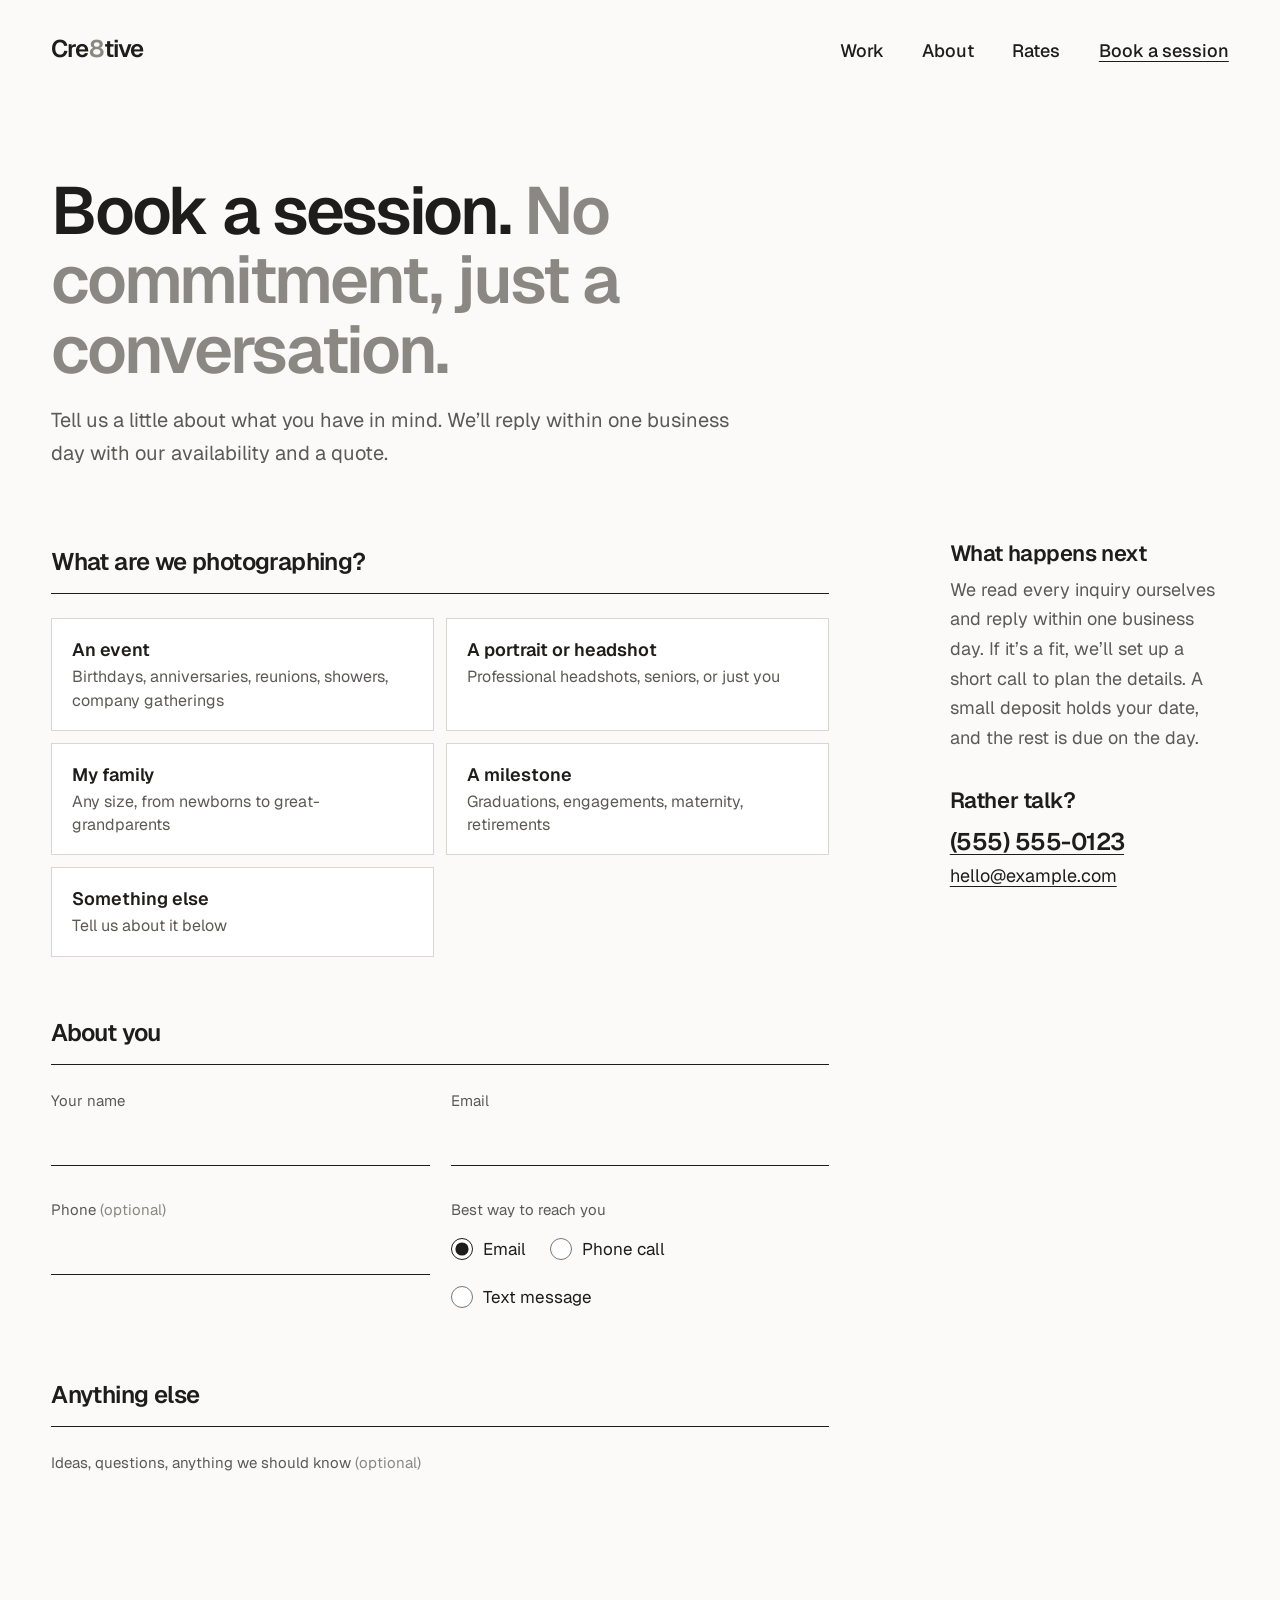
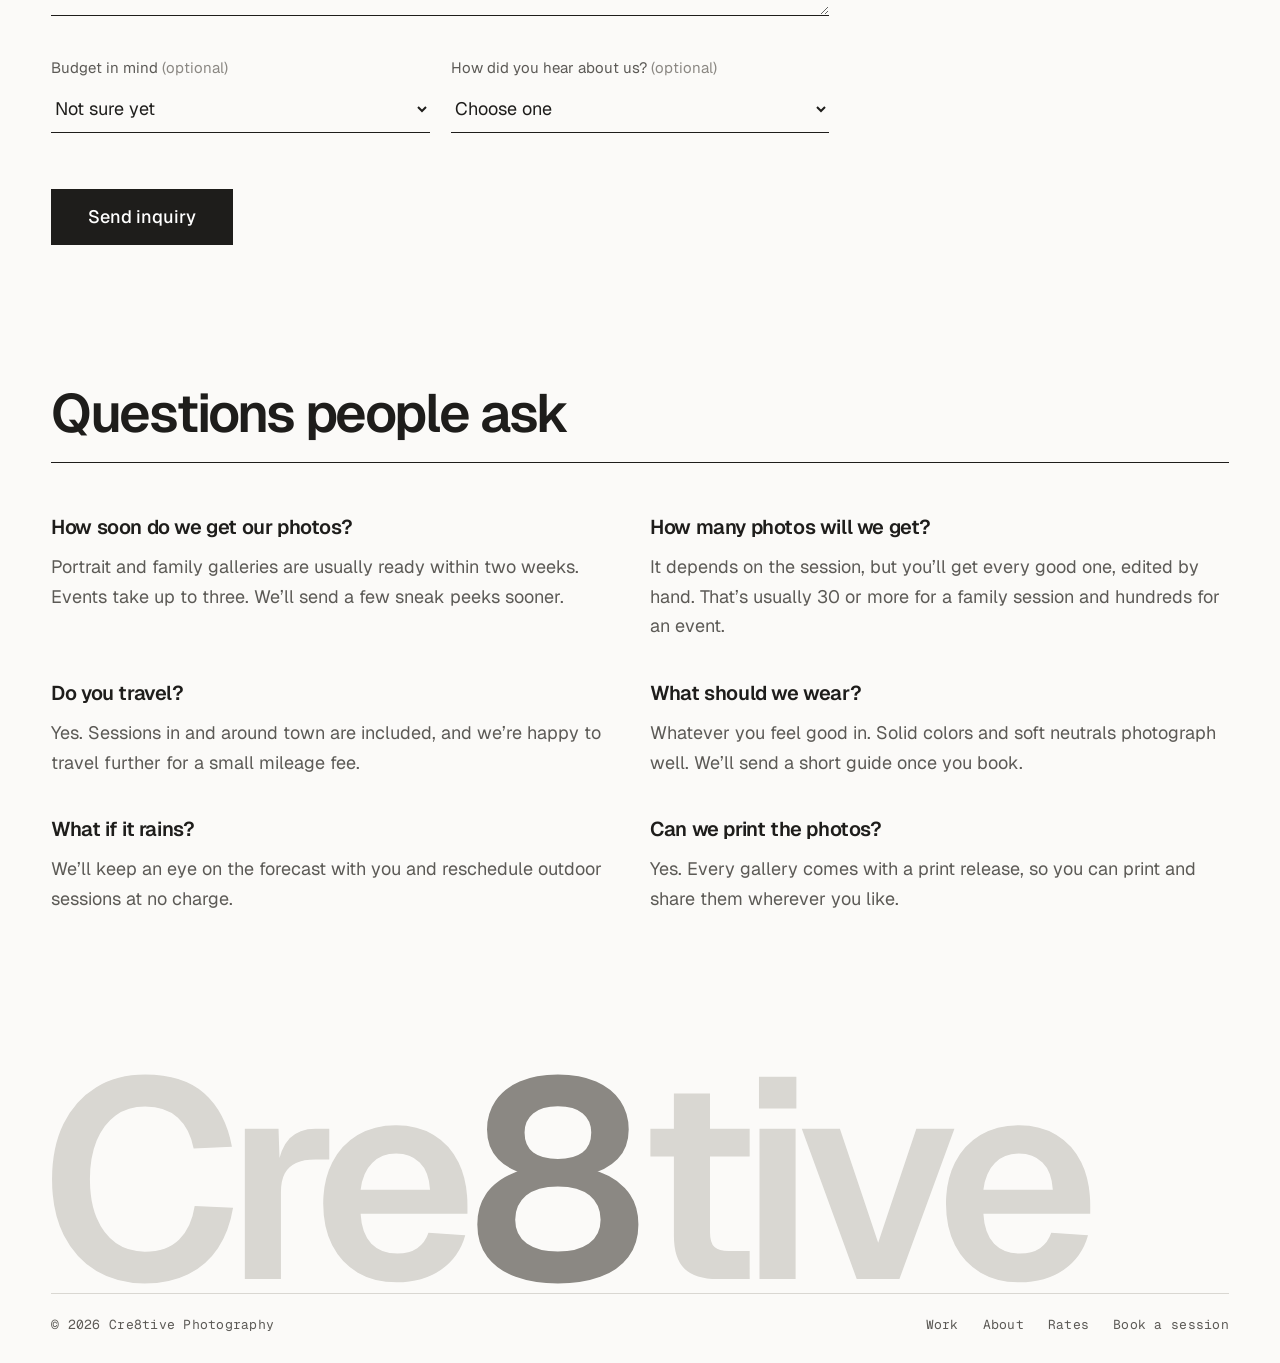
==== book.html @ 92f007f9 "Add Work and Book pages, data-driven portfolio - work.html shows every photo with category filters a" ====
<!doctype html>
<html lang="en">
<head>
  <meta charset="utf-8">
  <meta name="viewport" content="width=device-width, initial-scale=1">
  <title>Book a session | Cre8tive Photography</title>
  <meta name="description" content="Tell Cre8tive Photography about your event, portrait, family or milestone session and get availability and a quote within one business day.">
  <link rel="preconnect" href="https://fonts.googleapis.com">
  <link rel="preconnect" href="https://fonts.gstatic.com" crossorigin>
  <link href="https://fonts.googleapis.com/css2?family=Geist:wght@400;500;600&family=Geist+Mono:wght@400&display=swap" rel="stylesheet">
  <link rel="stylesheet" href="css/styles.css">
</head>
<body>
  <a class="skip-link" href="#main">Skip to content</a>

  <header class="masthead">
    <a href="index.html" class="wordmark" aria-label="Cre8tive, home">Cre<em>8</em>tive</a>
    <button class="menu-button" type="button" aria-expanded="false" aria-controls="site-nav">Menu</button>
    <nav id="site-nav" class="site-nav" aria-label="Main">
      <a href="work.html">Work</a>
      <a href="index.html#about">About</a>
      <a href="index.html#sessions">Rates</a>
      <a href="book.html" class="nav-book" aria-current="page">Book a session</a>
    </nav>
  </header>

  <main id="main" class="page">
    <div class="page-head">
      <h1>Book a session. <em>No commitment, just a conversation.</em></h1>
      <p>Tell us a little about what you have in mind. We&rsquo;ll reply within one business day with our availability and a quote.</p>
    </div>

    <div class="booking">
      <form class="booking-form" id="inquiry" novalidate>
        <fieldset class="group">
          <legend>What are we photographing?</legend>
          <div class="choices">
            <label class="choice"><input type="radio" name="session" value="event"><span><b>An event</b>Birthdays, anniversaries, reunions, showers, company gatherings</span></label>
            <label class="choice"><input type="radio" name="session" value="portrait"><span><b>A portrait or headshot</b>Professional headshots, seniors, or just you</span></label>
            <label class="choice"><input type="radio" name="session" value="family"><span><b>My family</b>Any size, from newborns to great-grandparents</span></label>
            <label class="choice"><input type="radio" name="session" value="milestone"><span><b>A milestone</b>Graduations, engagements, maternity, retirements</span></label>
            <label class="choice"><input type="radio" name="session" value="other"><span><b>Something else</b>Tell us about it below</span></label>
          </div>
        </fieldset>

        <!-- Only the set matching the chosen session is shown and sent. -->
        <fieldset class="group" data-details="event" hidden disabled>
          <legend>About the event</legend>
          <div class="fields">
            <div class="field">
              <label for="event_kind">Kind of event</label>
              <select id="event_kind" name="event_kind">
                <option>Birthday</option><option>Anniversary</option><option>Family reunion</option>
                <option>Baby or bridal shower</option><option>Company or community event</option><option>Other</option>
              </select>
            </div>
            <div class="field">
              <label for="event_date">Date</label>
              <input id="event_date" name="date" type="date">
            </div>
            <div class="field">
              <label for="event_start">Start time</label>
              <input id="event_start" name="start_time" type="time">
            </div>
            <div class="field">
              <label for="event_hours">Hours of coverage</label>
              <select id="event_hours" name="hours">
                <option>Not sure yet</option><option>1 hour</option><option>2 hours</option>
                <option>3 hours</option><option>4 hours</option><option>5 hours or more</option>
              </select>
            </div>
            <div class="field">
              <label for="event_guests">About how many guests?</label>
              <input id="event_guests" name="guests" type="number" min="1" inputmode="numeric">
            </div>
            <div class="field">
              <label for="event_venue">Venue or town</label>
              <input id="event_venue" name="venue" type="text">
            </div>
          </div>
        </fieldset>

        <fieldset class="group" data-details="portrait" hidden disabled>
          <legend>About the portrait</legend>
          <div class="fields">
            <div class="field">
              <label for="portrait_kind">What it&rsquo;s for</label>
              <select id="portrait_kind" name="portrait_kind">
                <option>Professional headshot</option><option>Senior portrait</option>
                <option>Personal portrait</option><option>Couple</option><option>Other</option>
              </select>
            </div>
            <div class="field">
              <label for="portrait_people">How many people?</label>
              <input id="portrait_people" name="people" type="number" min="1" value="1" inputmode="numeric">
            </div>
            <div class="field">
              <label for="portrait_date">Preferred date</label>
              <input id="portrait_date" name="date" type="date">
            </div>
            <div class="field">
              <label for="portrait_place">Where?</label>
              <select id="portrait_place" name="location">
                <option>Not sure, help me choose</option><option>Outdoors</option>
                <option>At my home or office</option><option>Somewhere specific (tell us below)</option>
              </select>
            </div>
          </div>
        </fieldset>

        <fieldset class="group" data-details="family" hidden disabled>
          <legend>About your family</legend>
          <div class="fields">
            <div class="field">
              <label for="family_people">How many people?</label>
              <input id="family_people" name="people" type="number" min="2" inputmode="numeric">
            </div>
            <div class="field">
              <label for="family_date">Preferred date</label>
              <input id="family_date" name="date" type="date">
            </div>
            <div class="field">
              <label for="family_place">Where?</label>
              <select id="family_place" name="location">
                <option>Not sure, help us choose</option><option>Outdoors or a park</option>
                <option>At our home</option><option>Somewhere specific (tell us below)</option>
              </select>
            </div>
            <div class="field checks">
              <span class="checks-label">Joining us</span>
              <label><input type="checkbox" name="joining" value="Little ones under 5"> Little ones under 5</label>
              <label><input type="checkbox" name="joining" value="Pets"> Pets</label>
              <label><input type="checkbox" name="joining" value="Grandparents"> Grandparents</label>
            </div>
          </div>
        </fieldset>

        <fieldset class="group" data-details="milestone" hidden disabled>
          <legend>About the milestone</legend>
          <div class="fields">
            <div class="field">
              <label for="milestone_kind">Which milestone?</label>
              <select id="milestone_kind" name="milestone_kind">
                <option>Graduation</option><option>Engagement</option><option>Maternity</option>
                <option>Newborn</option><option>Retirement</option><option>Other</option>
              </select>
            </div>
            <div class="field">
              <label for="milestone_date">Date</label>
              <input id="milestone_date" name="date" type="date">
            </div>
            <div class="field field-full">
              <label for="milestone_place">Where? (a town or place is fine)</label>
              <input id="milestone_place" name="location" type="text">
            </div>
          </div>
        </fieldset>

        <fieldset class="group" data-details="other" hidden disabled>
          <legend>About it</legend>
          <div class="fields">
            <div class="field">
              <label for="other_date">Date, if you have one</label>
              <input id="other_date" name="date" type="date">
            </div>
          </div>
        </fieldset>

        <fieldset class="group">
          <legend>About you</legend>
          <div class="fields">
            <div class="field">
              <label for="name">Your name</label>
              <input id="name" name="name" type="text" autocomplete="name" required>
            </div>
            <div class="field">
              <label for="email">Email</label>
              <input id="email" name="email" type="email" autocomplete="email" required>
            </div>
            <div class="field">
              <label for="phone">Phone <span class="phone-note">(optional)</span></label>
              <input id="phone" name="phone" type="tel" autocomplete="tel">
            </div>
            <div class="field checks">
              <span class="checks-label">Best way to reach you</span>
              <label><input type="radio" name="contact_by" value="Email" checked> Email</label>
              <label><input type="radio" name="contact_by" value="Phone call"> Phone call</label>
              <label><input type="radio" name="contact_by" value="Text message"> Text message</label>
            </div>
          </div>
        </fieldset>

        <fieldset class="group">
          <legend>Anything else</legend>
          <div class="fields">
            <div class="field field-full">
              <label for="message">Ideas, questions, anything we should know <span>(optional)</span></label>
              <textarea id="message" name="message" rows="4"></textarea>
            </div>
            <div class="field">
              <label for="budget">Budget in mind <span>(optional)</span></label>
              <select id="budget" name="budget">
                <option>Not sure yet</option><option>Under $300</option><option>$300 to $600</option>
                <option>$600 to $1,000</option><option>Over $1,000</option>
              </select>
            </div>
            <div class="field">
              <label for="heard">How did you hear about us? <span>(optional)</span></label>
              <select id="heard" name="heard_about_us">
                <option value="">Choose one</option><option>A friend or family member</option>
                <option>Facebook</option><option>Instagram</option><option>Google</option>
                <option>Saw us at an event</option><option>Other</option>
              </select>
            </div>
          </div>
        </fieldset>

        <!-- Spam trap: hidden from people, bots fill it in. -->
        <div class="trap" aria-hidden="true">
          <label for="gotcha">Leave this empty</label>
          <input id="gotcha" name="_gotcha" type="text" tabindex="-1" autocomplete="off">
        </div>

        <div class="form-foot">
          <button type="submit" class="send">Send inquiry</button>
          <p class="form-status" role="status" aria-live="polite"></p>
        </div>
      </form>

      <section class="thanks" id="thanks" tabindex="-1" hidden>
        <h2>Thank you<span class="thanks-name"></span>.</h2>
        <p class="thanks-email-app">Your email app should have opened with your inquiry written out. Press send there and it&rsquo;s on its way to us.</p>
        <p>We&rsquo;ll get back to you within one business day with our availability and a quote. If your date is coming up fast, give us a call.</p>
        <p><a href="work.html" class="arrow-link">Look through more of our work</a></p>
      </section>

      <aside class="booking-aside">
        <h2>What happens next</h2>
        <!-- TODO: Adjust to match how bookings actually work (deposit, contract, turnaround). -->
        <p>We read every inquiry ourselves and reply within one business day. If it&rsquo;s a fit, we&rsquo;ll set up a short call to plan the details. A small deposit holds your date, and the rest is due on the day.</p>
        <h2>Rather talk?</h2>
        <!-- TODO: Replace with the real phone number and email. -->
        <p><a href="tel:+15555550123" class="big-link">(555) 555-0123</a><br>
          <a href="mailto:hello@example.com">hello@example.com</a></p>
      </aside>
    </div>

    <section class="block faq" aria-labelledby="faq-title">
      <div class="block-head">
        <h2 id="faq-title">Questions people ask</h2>
      </div>
      <!-- TODO: Check every answer against how the business really works. -->
      <dl class="faq-list">
        <div>
          <dt>How soon do we get our photos?</dt>
          <dd>Portrait and family galleries are usually ready within two weeks. Events take up to three. We&rsquo;ll send a few sneak peeks sooner.</dd>
        </div>
        <div>
          <dt>How many photos will we get?</dt>
          <dd>It depends on the session, but you&rsquo;ll get every good one, edited by hand. That&rsquo;s usually 30 or more for a family session and hundreds for an event.</dd>
        </div>
        <div>
          <dt>Do you travel?</dt>
          <dd>Yes. Sessions in and around town are included, and we&rsquo;re happy to travel further for a small mileage fee.</dd>
        </div>
        <div>
          <dt>What should we wear?</dt>
          <dd>Whatever you feel good in. Solid colors and soft neutrals photograph well. We&rsquo;ll send a short guide once you book.</dd>
        </div>
        <div>
          <dt>What if it rains?</dt>
          <dd>We&rsquo;ll keep an eye on the forecast with you and reschedule outdoor sessions at no charge.</dd>
        </div>
        <div>
          <dt>Can we print the photos?</dt>
          <dd>Yes. Every gallery comes with a print release, so you can print and share them wherever you like.</dd>
        </div>
      </dl>
    </section>
  </main>

  <footer class="colophon">
    <p class="colophon-mark" aria-hidden="true">Cre<em>8</em>tive</p>
    <div class="colophon-row">
      <p>&copy; <span id="year">2026</span> Cre8tive Photography</p>
      <nav aria-label="Footer">
        <a href="work.html">Work</a>
        <a href="index.html#about">About</a>
        <a href="index.html#sessions">Rates</a>
        <a href="book.html">Book a session</a>
      </nav>
    </div>
  </footer>

  <script src="js/config.js"></script>
  <script src="js/site.js"></script>
  <script src="js/inquiry.js"></script>
</body>
</html>
---- css/styles.css ----
/* Cre8tive Photography
   The page is laid out like a photographer's contact sheet: black-and-white
   prints on white paper, numbered frames, hairline rules and very little else.
   Body text is large and high-contrast so it stays easy to read at any age. */

:root {
  --paper: #fbfaf8;
  --white: #ffffff;
  --rule: #d9d7d2;
  --mute: #8b8883;
  --gray: #5c5a56;   /* secondary text, 6.9:1 on paper */
  --ink: #1e1d1b;

  --display: "Geist", -apple-system, BlinkMacSystemFont, "Segoe UI", sans-serif;
  --text: "Geist", -apple-system, BlinkMacSystemFont, "Segoe UI", sans-serif;
  --mono: "Geist Mono", "SFMono-Regular", Menlo, monospace;

  --gutter: clamp(16px, 4vw, 56px);
  --gap: clamp(12px, 1.6vw, 24px);
}

*,
*::before,
*::after { box-sizing: border-box; }

html { scroll-behavior: smooth; }

body {
  margin: 0;
  background: var(--paper);
  color: var(--ink);
  font: 400 1.125rem/1.65 var(--text);
  -webkit-font-smoothing: antialiased;
}

img { display: block; max-width: 100%; height: auto; }

h1, h2, h3 {
  margin: 0;
  font-family: var(--display);
  font-weight: 600;
  line-height: 1.04;
  letter-spacing: -0.035em;
}

/* Headlines are two-tone (ink, then gray) instead of switching to italic. */
em { font-style: normal; color: var(--mute); }

p { margin: 0 0 1em; }

a { color: inherit; text-decoration-thickness: 1px; text-underline-offset: 4px; }

ul { margin: 0; padding: 0; list-style: none; }

figure { margin: 0; }

button { font: inherit; color: inherit; }

:focus-visible { outline: 2px solid var(--ink); outline-offset: 4px; }

.visually-hidden {
  position: absolute;
  width: 1px;
  height: 1px;
  overflow: hidden;
  clip: rect(0 0 0 0);
  white-space: nowrap;
}

.skip-link {
  position: absolute;
  top: -100px;
  left: var(--gutter);
  z-index: 10;
  padding: 8px 14px;
  background: var(--ink);
  color: var(--white);
}

.skip-link:focus { top: 12px; }

/* Frame numbers, as printed along the edge of film */
.frame,
.caption,
.viewer-count,
.rate,
.colophon-row,
figcaption {
  font-family: var(--mono);
  font-size: 0.8125rem;
  letter-spacing: 0.02em;
  color: var(--gray);
}

.frame { margin-right: 0.9em; color: var(--ink); }

.arrow-link {
  display: inline-block;
  padding: 10px 0;
  font-weight: 500;
  text-decoration: underline;
}

.arrow-link::after { content: " \2192"; }

/* Masthead -------------------------------------------------------------- */

.masthead {
  display: flex;
  align-items: baseline;
  justify-content: space-between;
  gap: 24px;
  padding: 28px var(--gutter) 0;
}

.wordmark {
  font-family: var(--display);
  font-size: 1.5rem;
  font-weight: 600;
  letter-spacing: -0.04em;
  line-height: 1;
  text-decoration: none;
}

.wordmark em,
.colophon-mark em { padding: 0 0.02em; }

.site-nav { display: flex; gap: clamp(20px, 3vw, 40px); }

.site-nav a {
  padding: 8px 0;
  font-weight: 500;
  text-decoration: none;
}

.site-nav a:hover,
.site-nav .nav-book { text-decoration: underline; }

.menu-button {
  display: none;
  padding: 8px 0;
  border: 0;
  background: none;
  font-weight: 500;
  text-decoration: underline;
  cursor: pointer;
}

/* Opening --------------------------------------------------------------- */

.opening {
  display: grid;
  grid-template-columns: repeat(12, 1fr);
  column-gap: var(--gap);
  padding: clamp(56px, 10vw, 140px) var(--gutter) 0;
}

.opening h1 {
  grid-column: 1 / span 9;
  font-size: clamp(2.5rem, 6vw, 5.25rem);
}

.opening-aside {
  grid-column: 10 / span 3;
  align-self: end;
  max-width: 300px;
  color: var(--gray);
}

.opening-aside .arrow-link { color: var(--ink); }

.opening-image {
  grid-column: 1 / -1;
  margin-top: clamp(40px, 6vw, 80px);
}

.opening-image img {
  width: 100%;
  aspect-ratio: 16 / 9;
  object-fit: cover;
}

figcaption { margin-top: 10px; }

/* Blocks ---------------------------------------------------------------- */

.block {
  padding: clamp(80px, 11vw, 160px) var(--gutter) 0;
}

.block-head {
  display: flex;
  flex-wrap: wrap;
  align-items: baseline;
  justify-content: space-between;
  gap: 16px 32px;
  padding-bottom: 20px;
  margin-bottom: clamp(28px, 4vw, 48px);
  border-bottom: 1px solid var(--ink);
}

.block-head h2 { font-size: clamp(2rem, 4.2vw, 3.5rem); }

/* Work ------------------------------------------------------------------ */

.tabs {
  display: flex;
  flex-wrap: wrap;
  gap: 4px 28px;
  margin-bottom: clamp(28px, 4vw, 48px);
  padding-bottom: 12px;
  border-bottom: 1px solid var(--ink);
}

.tabs button {
  padding: 8px 0;
  border: 0;
  border-bottom: 2px solid transparent;
  background: none;
  color: var(--gray);
  font-weight: 500;
  cursor: pointer;
}

.tabs button:hover { color: var(--ink); }

.tabs button[aria-pressed="true"] {
  color: var(--ink);
  border-bottom-color: var(--ink);
}

.tabs .count {
  margin-left: 2px;
  font-family: var(--mono);
  font-size: 0.75rem;
  vertical-align: super;
}

/* js/gallery.js arranges prints into full rows and sets each one's span. */
.sheet {
  display: grid;
  grid-template-columns: repeat(12, 1fr);
  gap: clamp(28px, 3.4vw, 48px) var(--gap);
}

.span-4 { grid-column: span 4; }
.span-6 { grid-column: span 6; }
.span-8 { grid-column: span 8; }
.span-12 { grid-column: span 12; }

.frame-open {
  display: block;
  width: 100%;
  padding: 0;
  border: 0;
  background: var(--rule);
  cursor: zoom-in;
}

/* Prints in a row share a height: a 4-column print is 4:5, an 8-column print 8:5. */
.frame-open img {
  width: 100%;
  aspect-ratio: 4 / 5;
  object-fit: cover;
  transition: opacity 0.25s;
}

.span-8 .frame-open img { aspect-ratio: 8 / 5; }
.span-6 .frame-open img { aspect-ratio: 3 / 2; }
.span-6.is-tall .frame-open img { aspect-ratio: 6 / 5; }
.span-12 .frame-open img { aspect-ratio: 2 / 1; }

.frame-open:hover img { opacity: 0.88; }

.sheet-empty { color: var(--gray); }

.caption { margin: 10px 0 0; }

/* About ----------------------------------------------------------------- */

.about {
  display: grid;
  grid-template-columns: repeat(12, 1fr);
  column-gap: var(--gap);
  align-items: end;
}

.about-image { grid-column: 1 / span 5; }

.about-text {
  grid-column: 7 / span 5;
  max-width: 34em;
}

.pull {
  margin: 0 0 1.2em;
  font-family: var(--display);
  font-weight: 500;
  letter-spacing: -0.025em;
  font-size: clamp(1.9rem, 3.2vw, 2.75rem);
  line-height: 1.15;
}

.about-text p { color: var(--gray); }

/* Sessions -------------------------------------------------------------- */

.rates li {
  display: grid;
  grid-template-columns: 4fr 6fr 2fr;
  gap: var(--gap);
  align-items: baseline;
  padding: 28px 0;
  border-bottom: 1px solid var(--rule);
}

.rates li:first-child { padding-top: 0; }

.rates h3 { font-size: clamp(1.6rem, 2.4vw, 2rem); }

.rates p { margin: 0; color: var(--gray); }

.rates .rate {
  font-size: 0.9375rem;
  color: var(--ink);
  text-align: right;
}

.rate-book {
  grid-column: 2;
  justify-self: start;
  padding: 6px 0;
  font-weight: 500;
}

.rate-book::after { content: " \2192"; }

.rates-note {
  max-width: 40em;
  margin-top: 28px;
  color: var(--gray);
}

.rates-note a { color: var(--ink); }

/* Kind words ------------------------------------------------------------ */

.words figure {
  max-width: 820px;
  margin-left: auto;
  margin-right: 8%;
}

.words blockquote {
  margin: 0 0 20px;
  font-family: var(--display);
  font-size: clamp(2rem, 4vw, 3.25rem);
  font-weight: 500;
  letter-spacing: -0.03em;
  line-height: 1.12;
  text-indent: -0.4em;
}

/* Contact --------------------------------------------------------------- */

.contact {
  display: grid;
  grid-template-columns: repeat(12, 1fr);
  column-gap: var(--gap);
  row-gap: 48px;
}

.contact-intro { grid-column: 1 / span 5; }

.contact-intro h2 {
  margin-bottom: 20px;
  font-size: clamp(2.4rem, 5vw, 4.25rem);
}

.contact-intro > p { max-width: 30em; margin-bottom: 32px; color: var(--gray); }

.contact-details {
  grid-column: 8 / -1;
  align-self: end;
  display: grid;
  grid-template-columns: auto 1fr;
  gap: 10px 28px;
  margin: 0;
}

.contact-details dt {
  font-family: var(--mono);
  font-size: 0.8125rem;
  line-height: 2.4;
  color: var(--gray);
}

.contact-details dd { margin: 0; font-size: 1.25rem; }

.field-full { grid-column: 1 / -1; }

label {
  display: block;
  margin-bottom: 4px;
  font-size: 0.9375rem;
  color: var(--gray);
}

input,
select,
textarea {
  width: 100%;
  min-height: 48px;
  padding: 8px 0;
  border: 0;
  border-bottom: 1px solid var(--ink);
  border-radius: 0;
  background: transparent;
  color: var(--ink);
  font: inherit;
}

select { cursor: pointer; }

textarea { resize: vertical; }

input:focus,
select:focus,
textarea:focus {
  outline: none;
  border-bottom-width: 2px;
  margin-bottom: -1px;
}

[aria-invalid="true"] { border-bottom-color: #a33a2c; }

.form-foot {
  display: flex;
  flex-wrap: wrap;
  align-items: center;
  gap: 16px 28px;
}

.send {
  display: inline-flex;
  align-items: center;
  justify-content: center;
  min-height: 56px;
  padding: 0 36px;
  text-decoration: none;
  border: 1px solid var(--ink);
  border-radius: 0;
  background: var(--ink);
  color: var(--white);
  font-weight: 500;
  cursor: pointer;
  transition: background 0.2s, color 0.2s;
}

.send:hover { background: var(--white); color: var(--ink); }
.send:disabled { opacity: 0.6; cursor: progress; }

.form-status { flex: 1; min-width: 14em; margin: 0; }
.form-status.is-error { color: #a33a2c; }

/* Inner pages ----------------------------------------------------------- */

.page { padding: clamp(56px, 8vw, 112px) var(--gutter) 0; }

.page-head {
  max-width: 900px;
  margin-bottom: clamp(40px, 6vw, 72px);
}

.page-head h1 {
  margin-bottom: 20px;
  font-size: clamp(2.4rem, 5.2vw, 4.5rem);
}

.page-head p { max-width: 34em; color: var(--gray); font-size: 1.25rem; }

.page .block { padding-left: 0; padding-right: 0; }

.next-step h2 { margin-bottom: 12px; font-size: clamp(2rem, 4vw, 3rem); }
.next-step p { color: var(--gray); margin-bottom: 28px; }

/* Booking --------------------------------------------------------------- */

.booking {
  display: grid;
  grid-template-columns: repeat(12, 1fr);
  column-gap: var(--gap);
  align-items: start;
}

.booking-form,
.thanks { grid-column: 1 / span 8; grid-row: 1; }

.booking-aside {
  grid-column: 10 / -1;
  grid-row: 1;
  position: sticky;
  top: 32px;
}

.booking-aside h2 {
  margin-bottom: 10px;
  font-size: 1.375rem;
  letter-spacing: -0.02em;
}

.booking-aside p { color: var(--gray); margin-bottom: 36px; }
.booking-aside a { color: var(--ink); }
.big-link { font-size: 1.5rem; font-weight: 600; letter-spacing: -0.02em; }

.group {
  min-width: 0;
  margin: 0 0 56px;
  padding: 0;
  border: 0;
}

.group[hidden] { display: none; }

.group legend {
  width: 100%;
  margin-bottom: 24px;
  padding: 0 0 12px;
  border-bottom: 1px solid var(--ink);
  font-size: 1.5rem;
  font-weight: 600;
  letter-spacing: -0.025em;
}

.choices {
  display: grid;
  grid-template-columns: 1fr 1fr;
  gap: 12px;
}

.choice { position: relative; margin: 0; cursor: pointer; }

.choice input {
  position: absolute;
  opacity: 0;
  pointer-events: none;
}

.choice span {
  display: block;
  height: 100%;
  padding: 18px 20px;
  border: 1px solid var(--rule);
  background: var(--white);
  color: var(--gray);
  font-size: 1rem;
  line-height: 1.45;
  transition: border-color 0.15s;
}

.choice b {
  display: block;
  margin-bottom: 2px;
  color: var(--ink);
  font-size: 1.125rem;
  font-weight: 600;
}

.choice:hover span { border-color: var(--mute); }

.choice input:checked + span {
  border-color: var(--ink);
  box-shadow: inset 0 0 0 1px var(--ink);
}

.choice input:focus-visible + span { outline: 2px solid var(--ink); outline-offset: 3px; }

.choice input[aria-invalid="true"] + span { border-color: #a33a2c; }

.fields {
  display: grid;
  grid-template-columns: 1fr 1fr;
  gap: 32px var(--gap);
}

label span { color: var(--mute); }

.checks { display: flex; flex-wrap: wrap; align-items: center; gap: 4px 24px; }

.checks-label {
  flex-basis: 100%;
  font-size: 0.9375rem;
  color: var(--gray);
}

.checks label {
  display: inline-flex;
  align-items: center;
  gap: 10px;
  min-height: 44px;
  margin: 0;
  font-size: 1.0625rem;
  color: var(--ink);
  cursor: pointer;
}

.checks input {
  width: 22px;
  height: 22px;
  min-height: 0;
  margin: 0;
  accent-color: var(--ink);
}

.trap {
  position: absolute;
  left: -10000px;
  width: 1px;
  height: 1px;
  overflow: hidden;
}

.thanks h2 { margin-bottom: 20px; font-size: clamp(2.4rem, 5vw, 4rem); }
.thanks p { max-width: 32em; color: var(--gray); font-size: 1.1875rem; }
.thanks .arrow-link { color: var(--ink); }
.thanks:focus { outline: none; }

/* FAQ ------------------------------------------------------------------- */

.faq-list {
  display: grid;
  grid-template-columns: 1fr 1fr;
  gap: 36px var(--gap);
  margin: 0;
}

.faq-list dt {
  margin-bottom: 8px;
  font-size: 1.25rem;
  font-weight: 600;
  letter-spacing: -0.02em;
}

.faq-list dd { margin: 0; max-width: 32em; color: var(--gray); }

/* Colophon -------------------------------------------------------------- */

.colophon {
  margin-top: clamp(96px, 12vw, 180px);
  padding: 0 var(--gutter) 28px;
  overflow: hidden;
}

.colophon-mark {
  margin: 0 0 0 -0.04em;
  font-family: var(--display);
  font-size: 22vw;
  font-weight: 600;
  letter-spacing: -0.06em;
  line-height: 0.8;
  color: var(--rule);
  white-space: nowrap;
}

.colophon-row {
  display: flex;
  flex-wrap: wrap;
  justify-content: space-between;
  gap: 12px 32px;
  padding-top: 20px;
  border-top: 1px solid var(--rule);
}

.colophon-row p { margin: 0; }
.colophon-row nav { display: flex; flex-wrap: wrap; gap: 8px 24px; }
.colophon-row a { text-decoration: none; }
.colophon-row a:hover { color: var(--ink); text-decoration: underline; }

/* Viewer ---------------------------------------------------------------- */

.viewer {
  position: fixed;
  inset: 0;
  z-index: 20;
  display: flex;
  flex-direction: column;
  align-items: center;
  justify-content: center;
  gap: 16px;
  padding: var(--gutter);
  background: var(--paper);
}

.viewer[hidden] { display: none; }

.viewer-image {
  max-height: calc(100vh - 120px);
  width: auto;
  object-fit: contain;
}

.viewer-bar {
  display: flex;
  align-items: center;
  gap: 28px;
}

.viewer-bar button {
  min-height: 44px;
  padding: 0;
  border: 0;
  background: none;
  font-weight: 500;
  text-decoration: underline;
  cursor: pointer;
}

.viewer-close { margin-left: 20px; }

.viewer-caption { color: var(--gray); }
.viewer-caption:empty { display: none; }

/* Smaller screens ------------------------------------------------------- */

@media (max-width: 900px) {
  .opening h1 { grid-column: 1 / -1; }
  .opening-aside { grid-column: 1 / -1; max-width: 32em; margin-top: 28px; }

  .sheet { grid-template-columns: repeat(2, 1fr); }
  .span-4,
  .span-6 { grid-column: span 1; }
  .span-8,
  .span-12 { grid-column: 1 / -1; }
  .span-8 .frame-open img,
  .span-12 .frame-open img { aspect-ratio: 3 / 2; }
  .span-6 .frame-open img { aspect-ratio: 4 / 5; }

  .about-image { grid-column: 1 / span 10; }
  .about-text { grid-column: 1 / -1; margin-top: 40px; }

  .rates li { grid-template-columns: 1fr auto; row-gap: 8px; }
  .rates h3 { grid-column: 1; }
  .rates .rate { grid-column: 2; grid-row: 1; }
  .rates li > p:not(.rate),
  .rate-book { grid-column: 1 / -1; }

  .words figure { margin: 0; }

  .contact-intro,
  .contact-details { grid-column: 1 / -1; }

  .booking-form,
  .thanks,
  .booking-aside { grid-column: 1 / -1; grid-row: auto; position: static; }
  .booking-aside { margin-top: 24px; padding-top: 32px; border-top: 1px solid var(--ink); }

  .faq-list { grid-template-columns: 1fr; }
}

@media (max-width: 640px) {
  .menu-button { display: block; }

  .masthead { flex-wrap: wrap; }

  .site-nav {
    display: none;
    flex-basis: 100%;
    flex-direction: column;
    gap: 0;
    padding-top: 12px;
  }

  .site-nav.is-open { display: flex; }

  .site-nav a {
    padding: 14px 0;
    border-bottom: 1px solid var(--rule);
    font-size: 1.25rem;
  }

  .sheet { grid-template-columns: 1fr; }
  .sheet .frame-item { grid-column: 1 / -1; }
  .is-wide .frame-open img { aspect-ratio: 3 / 2; }
  .is-tall .frame-open img { aspect-ratio: 4 / 5; }

  .choices,
  .fields { grid-template-columns: 1fr; }

  .viewer-bar { flex-wrap: wrap; justify-content: center; }
  .viewer-caption { order: -1; flex-basis: 100%; text-align: center; }

  .send { width: 100%; }

  .viewer-bar { gap: 20px; }
}

@media (prefers-reduced-motion: reduce) {
  html { scroll-behavior: auto; }
  * { transition: none !important; }
}
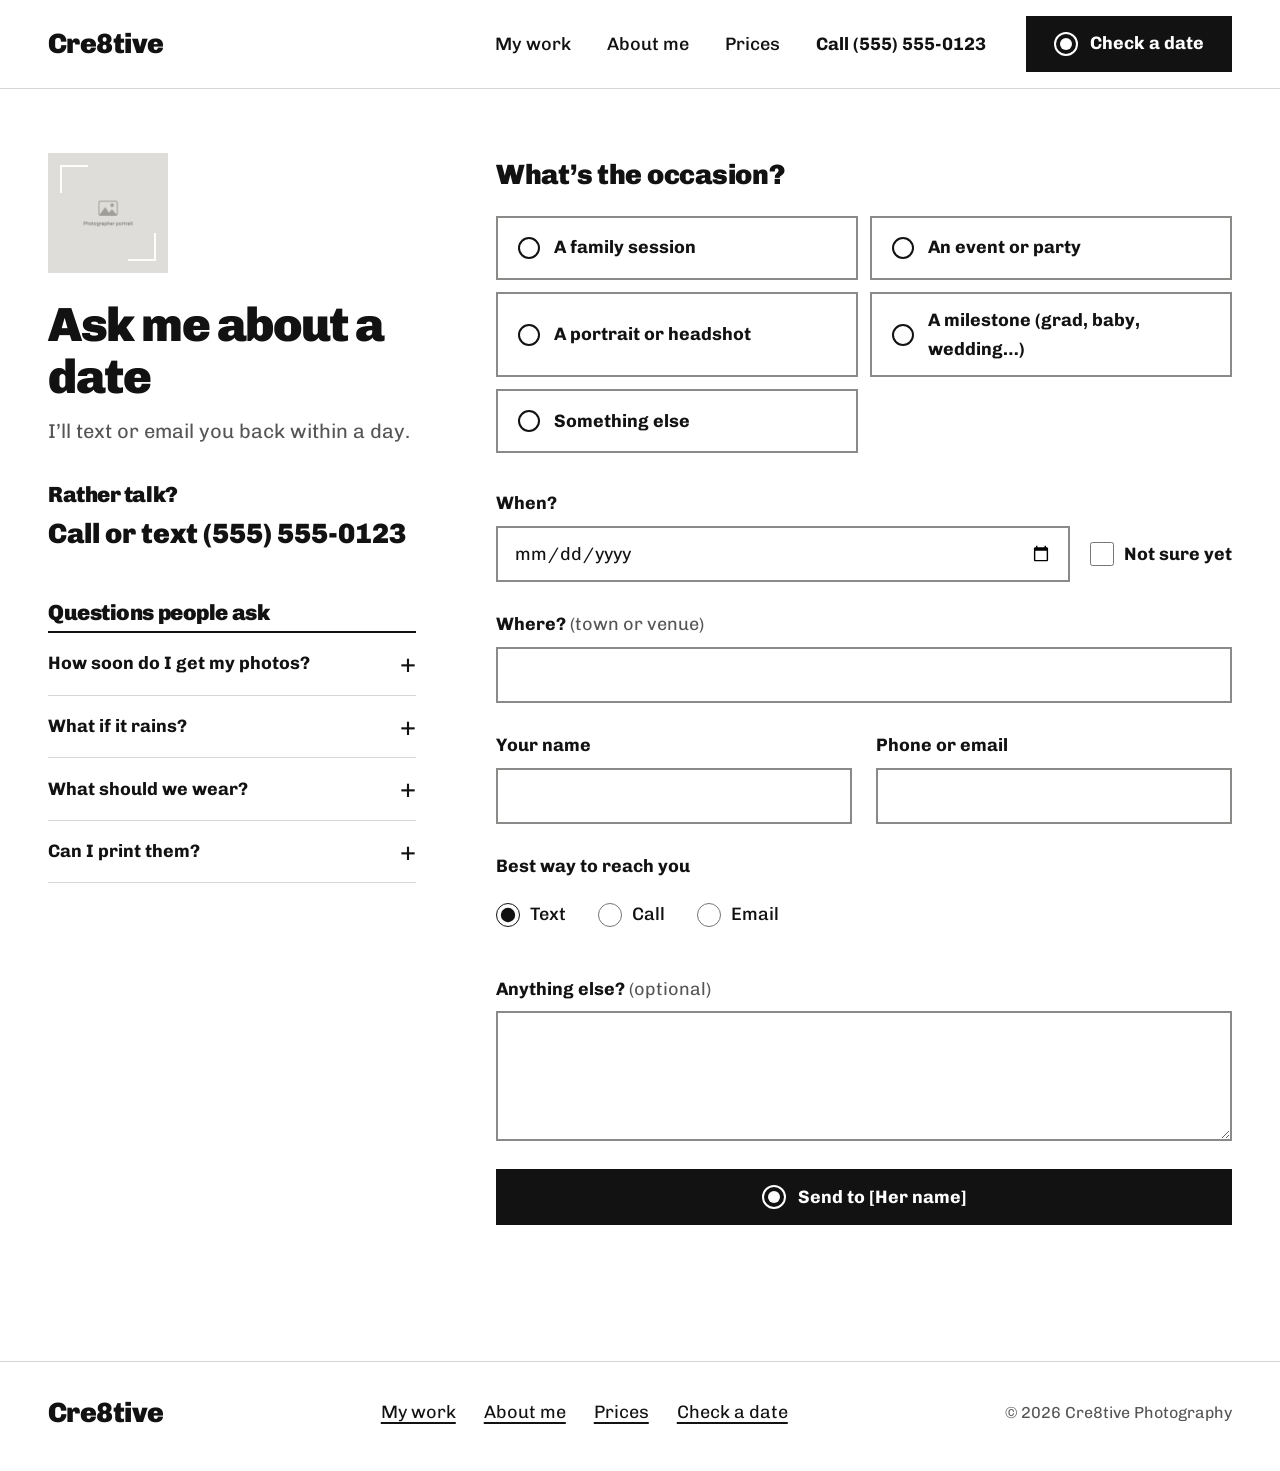
==== commit 7c8fea6c: "Rebuild the site in the Viewfinder look Home, My work, About me and Check a date pages follow the ro" ====
--- a/book.html
+++ b/book.html
@@ -3,217 +3,103 @@
 <head>
   <meta charset="utf-8">
   <meta name="viewport" content="width=device-width, initial-scale=1">
-  <title>Book a session | Cre8tive Photography</title>
-  <meta name="description" content="Tell Cre8tive Photography about your event, portrait, family or milestone session and get availability and a quote within one business day.">
+  <title>Check a date | Cre8tive Photography</title>
+  <meta name="description" content="Ask [Her name] about a date for a family session, event, portrait or milestone. She replies within a day.">
   <link rel="preconnect" href="https://fonts.googleapis.com">
   <link rel="preconnect" href="https://fonts.gstatic.com" crossorigin>
-  <link href="https://fonts.googleapis.com/css2?family=Geist:wght@400;500;600&family=Geist+Mono:wght@400&display=swap" rel="stylesheet">
+  <link href="https://fonts.googleapis.com/css2?family=Chivo:wght@400;500;700;900&display=swap" rel="stylesheet">
   <link rel="stylesheet" href="css/styles.css">
 </head>
-<body>
+<body class="no-dock">
   <a class="skip-link" href="#main">Skip to content</a>
 
-  <header class="masthead">
-    <a href="index.html" class="wordmark" aria-label="Cre8tive, home">Cre<em>8</em>tive</a>
-    <button class="menu-button" type="button" aria-expanded="false" aria-controls="site-nav">Menu</button>
-    <nav id="site-nav" class="site-nav" aria-label="Main">
-      <a href="work.html">Work</a>
-      <a href="index.html#about">About</a>
-      <a href="index.html#sessions">Rates</a>
-      <a href="book.html" class="nav-book" aria-current="page">Book a session</a>
-    </nav>
+  <header class="bar">
+    <div class="wrap">
+      <a href="index.html" class="logo" aria-label="Cre8tive, home">Cre8tive</a>
+      <nav id="site-nav" class="site-nav" aria-label="Main">
+        <a href="work.html">My work</a>
+        <a href="about.html">About me</a>
+        <a href="index.html#prices">Prices</a>
+        <!-- TODO: Her real phone number (here and in every "tel:" link). -->
+        <a href="tel:+15555550123" class="call">Call (555) 555-0123</a>
+      </nav>
+      <a href="book.html" class="btn"><span class="shutter" aria-hidden="true"></span>Check a date</a>
+      <a href="tel:+15555550123" class="btn light call-me">Call me</a>
+      <button class="menu-button" type="button" aria-expanded="false" aria-controls="site-nav"><span class="lines" aria-hidden="true"></span><span class="menu-label">Menu</span></button>
+    </div>
   </header>
 
-  <main id="main" class="page">
-    <div class="page-head">
-      <h1>Book a session. <em>No commitment, just a conversation.</em></h1>
-      <p>Tell us a little about what you have in mind. We&rsquo;ll reply within one business day with our availability and a quote.</p>
-    </div>
+  <main id="main" class="wrap">
+    <div class="booking">
+      <aside class="booking-side">
+        <div class="intro-card">
+          <div class="face bracketed"><img src="images/about.jpg" alt="" width="1000" height="1250"></div>
+          <div>
+            <h1>Ask me about a date</h1>
+            <p class="reply">I&rsquo;ll text or email you back within a day.</p>
+          </div>
+        </div>
+        <div class="rather">
+          <h2>Rather talk?</h2>
+          <a href="tel:+15555550123" class="tel">Call or text (555) 555-0123</a>
+        </div>
+        <div class="faq-wrap">
+          <h2>Questions people ask</h2>
+          <!-- TODO: Check every answer against how she really works. -->
+          <div class="faq">
+            <details><summary>How soon do I get my photos?</summary><p>Usually within two weeks, and a little longer for big events. I&rsquo;ll send a few sneak peeks sooner.</p></details>
+            <details><summary>What if it rains?</summary><p>We&rsquo;ll watch the forecast together and move outdoor sessions to a better day at no charge.</p></details>
+            <details><summary>What should we wear?</summary><p>Whatever you feel good in. Solid colors and soft neutrals photograph well. I&rsquo;ll send a short guide once you book.</p></details>
+            <details><summary>Can I print them?</summary><p>Yes. Every gallery comes with a print release, so you can print and share them wherever you like.</p></details>
+          </div>
+        </div>
+      </aside>
 
-    <div class="booking">
-      <form class="booking-form" id="inquiry" novalidate>
-        <fieldset class="group">
-          <legend>What are we photographing?</legend>
-          <div class="choices">
-            <label class="choice"><input type="radio" name="session" value="event"><span><b>An event</b>Birthdays, anniversaries, reunions, showers, company gatherings</span></label>
-            <label class="choice"><input type="radio" name="session" value="portrait"><span><b>A portrait or headshot</b>Professional headshots, seniors, or just you</span></label>
-            <label class="choice"><input type="radio" name="session" value="family"><span><b>My family</b>Any size, from newborns to great-grandparents</span></label>
-            <label class="choice"><input type="radio" name="session" value="milestone"><span><b>A milestone</b>Graduations, engagements, maternity, retirements</span></label>
-            <label class="choice"><input type="radio" name="session" value="other"><span><b>Something else</b>Tell us about it below</span></label>
+      <form class="form" id="inquiry" novalidate>
+        <fieldset>
+          <legend class="big">What&rsquo;s the occasion?</legend>
+          <div class="occasions">
+            <label class="occasion"><input type="radio" name="occasion" value="family"><span class="dot" aria-hidden="true"></span>A family session</label>
+            <label class="occasion"><input type="radio" name="occasion" value="event"><span class="dot" aria-hidden="true"></span>An event or party</label>
+            <label class="occasion"><input type="radio" name="occasion" value="portrait"><span class="dot" aria-hidden="true"></span>A portrait or headshot</label>
+            <label class="occasion"><input type="radio" name="occasion" value="milestone"><span class="dot" aria-hidden="true"></span>A milestone (grad, baby, wedding&hellip;)</label>
+            <label class="occasion"><input type="radio" name="occasion" value="other"><span class="dot" aria-hidden="true"></span>Something else</label>
           </div>
         </fieldset>
 
-        <!-- Only the set matching the chosen session is shown and sent. -->
-        <fieldset class="group" data-details="event" hidden disabled>
-          <legend>About the event</legend>
-          <div class="fields">
-            <div class="field">
-              <label for="event_kind">Kind of event</label>
-              <select id="event_kind" name="event_kind">
-                <option>Birthday</option><option>Anniversary</option><option>Family reunion</option>
-                <option>Baby or bridal shower</option><option>Company or community event</option><option>Other</option>
-              </select>
-            </div>
-            <div class="field">
-              <label for="event_date">Date</label>
-              <input id="event_date" name="date" type="date">
-            </div>
-            <div class="field">
-              <label for="event_start">Start time</label>
-              <input id="event_start" name="start_time" type="time">
-            </div>
-            <div class="field">
-              <label for="event_hours">Hours of coverage</label>
-              <select id="event_hours" name="hours">
-                <option>Not sure yet</option><option>1 hour</option><option>2 hours</option>
-                <option>3 hours</option><option>4 hours</option><option>5 hours or more</option>
-              </select>
-            </div>
-            <div class="field">
-              <label for="event_guests">About how many guests?</label>
-              <input id="event_guests" name="guests" type="number" min="1" inputmode="numeric">
-            </div>
-            <div class="field">
-              <label for="event_venue">Venue or town</label>
-              <input id="event_venue" name="venue" type="text">
-            </div>
+        <div class="field">
+          <label for="date">When?</label>
+          <div class="when">
+            <input id="date" name="date" type="date">
+            <label class="tick"><input type="checkbox" id="date-unsure" name="date_unsure" value="Not sure yet"> Not sure yet</label>
+          </div>
+        </div>
+        <div class="field">
+          <label for="where">Where? <span>(town or venue)</span></label>
+          <input id="where" name="where" type="text">
+        </div>
+        <div class="grid2">
+          <div class="field">
+            <label for="name">Your name</label>
+            <input id="name" name="name" type="text" autocomplete="name" required>
+          </div>
+          <div class="field">
+            <label for="contact">Phone or email</label>
+            <input id="contact" name="contact" type="text" autocomplete="email" required>
+          </div>
+        </div>
+        <fieldset>
+          <legend>Best way to reach you</legend>
+          <div class="pick">
+            <label><input type="radio" name="contact_by" value="Text" checked> Text</label>
+            <label><input type="radio" name="contact_by" value="Call"> Call</label>
+            <label><input type="radio" name="contact_by" value="Email"> Email</label>
           </div>
         </fieldset>
-
-        <fieldset class="group" data-details="portrait" hidden disabled>
-          <legend>About the portrait</legend>
-          <div class="fields">
-            <div class="field">
-              <label for="portrait_kind">What it&rsquo;s for</label>
-              <select id="portrait_kind" name="portrait_kind">
-                <option>Professional headshot</option><option>Senior portrait</option>
-                <option>Personal portrait</option><option>Couple</option><option>Other</option>
-              </select>
-            </div>
-            <div class="field">
-              <label for="portrait_people">How many people?</label>
-              <input id="portrait_people" name="people" type="number" min="1" value="1" inputmode="numeric">
-            </div>
-            <div class="field">
-              <label for="portrait_date">Preferred date</label>
-              <input id="portrait_date" name="date" type="date">
-            </div>
-            <div class="field">
-              <label for="portrait_place">Where?</label>
-              <select id="portrait_place" name="location">
-                <option>Not sure, help me choose</option><option>Outdoors</option>
-                <option>At my home or office</option><option>Somewhere specific (tell us below)</option>
-              </select>
-            </div>
-          </div>
-        </fieldset>
-
-        <fieldset class="group" data-details="family" hidden disabled>
-          <legend>About your family</legend>
-          <div class="fields">
-            <div class="field">
-              <label for="family_people">How many people?</label>
-              <input id="family_people" name="people" type="number" min="2" inputmode="numeric">
-            </div>
-            <div class="field">
-              <label for="family_date">Preferred date</label>
-              <input id="family_date" name="date" type="date">
-            </div>
-            <div class="field">
-              <label for="family_place">Where?</label>
-              <select id="family_place" name="location">
-                <option>Not sure, help us choose</option><option>Outdoors or a park</option>
-                <option>At our home</option><option>Somewhere specific (tell us below)</option>
-              </select>
-            </div>
-            <div class="field checks">
-              <span class="checks-label">Joining us</span>
-              <label><input type="checkbox" name="joining" value="Little ones under 5"> Little ones under 5</label>
-              <label><input type="checkbox" name="joining" value="Pets"> Pets</label>
-              <label><input type="checkbox" name="joining" value="Grandparents"> Grandparents</label>
-            </div>
-          </div>
-        </fieldset>
-
-        <fieldset class="group" data-details="milestone" hidden disabled>
-          <legend>About the milestone</legend>
-          <div class="fields">
-            <div class="field">
-              <label for="milestone_kind">Which milestone?</label>
-              <select id="milestone_kind" name="milestone_kind">
-                <option>Graduation</option><option>Engagement</option><option>Maternity</option>
-                <option>Newborn</option><option>Retirement</option><option>Other</option>
-              </select>
-            </div>
-            <div class="field">
-              <label for="milestone_date">Date</label>
-              <input id="milestone_date" name="date" type="date">
-            </div>
-            <div class="field field-full">
-              <label for="milestone_place">Where? (a town or place is fine)</label>
-              <input id="milestone_place" name="location" type="text">
-            </div>
-          </div>
-        </fieldset>
-
-        <fieldset class="group" data-details="other" hidden disabled>
-          <legend>About it</legend>
-          <div class="fields">
-            <div class="field">
-              <label for="other_date">Date, if you have one</label>
-              <input id="other_date" name="date" type="date">
-            </div>
-          </div>
-        </fieldset>
-
-        <fieldset class="group">
-          <legend>About you</legend>
-          <div class="fields">
-            <div class="field">
-              <label for="name">Your name</label>
-              <input id="name" name="name" type="text" autocomplete="name" required>
-            </div>
-            <div class="field">
-              <label for="email">Email</label>
-              <input id="email" name="email" type="email" autocomplete="email" required>
-            </div>
-            <div class="field">
-              <label for="phone">Phone <span class="phone-note">(optional)</span></label>
-              <input id="phone" name="phone" type="tel" autocomplete="tel">
-            </div>
-            <div class="field checks">
-              <span class="checks-label">Best way to reach you</span>
-              <label><input type="radio" name="contact_by" value="Email" checked> Email</label>
-              <label><input type="radio" name="contact_by" value="Phone call"> Phone call</label>
-              <label><input type="radio" name="contact_by" value="Text message"> Text message</label>
-            </div>
-          </div>
-        </fieldset>
-
-        <fieldset class="group">
-          <legend>Anything else</legend>
-          <div class="fields">
-            <div class="field field-full">
-              <label for="message">Ideas, questions, anything we should know <span>(optional)</span></label>
-              <textarea id="message" name="message" rows="4"></textarea>
-            </div>
-            <div class="field">
-              <label for="budget">Budget in mind <span>(optional)</span></label>
-              <select id="budget" name="budget">
-                <option>Not sure yet</option><option>Under $300</option><option>$300 to $600</option>
-                <option>$600 to $1,000</option><option>Over $1,000</option>
-              </select>
-            </div>
-            <div class="field">
-              <label for="heard">How did you hear about us? <span>(optional)</span></label>
-              <select id="heard" name="heard_about_us">
-                <option value="">Choose one</option><option>A friend or family member</option>
-                <option>Facebook</option><option>Instagram</option><option>Google</option>
-                <option>Saw us at an event</option><option>Other</option>
-              </select>
-            </div>
-          </div>
-        </fieldset>
+        <div class="field">
+          <label for="message">Anything else? <span>(optional)</span></label>
+          <textarea id="message" name="message" rows="4"></textarea>
+        </div>
 
         <!-- Spam trap: hidden from people, bots fill it in. -->
         <div class="trap" aria-hidden="true">
@@ -221,74 +107,29 @@
           <input id="gotcha" name="_gotcha" type="text" tabindex="-1" autocomplete="off">
         </div>
 
-        <div class="form-foot">
-          <button type="submit" class="send">Send inquiry</button>
-          <p class="form-status" role="status" aria-live="polite"></p>
-        </div>
+        <button type="submit" class="btn wide send"><span class="shutter" aria-hidden="true"></span>Send to [Her name]</button>
+        <p class="form-status" role="status" aria-live="polite"></p>
       </form>
 
       <section class="thanks" id="thanks" tabindex="-1" hidden>
-        <h2>Thank you<span class="thanks-name"></span>.</h2>
-        <p class="thanks-email-app">Your email app should have opened with your inquiry written out. Press send there and it&rsquo;s on its way to us.</p>
-        <p>We&rsquo;ll get back to you within one business day with our availability and a quote. If your date is coming up fast, give us a call.</p>
-        <p><a href="work.html" class="arrow-link">Look through more of our work</a></p>
+        <h2>Thanks<span class="thanks-name"></span>.</h2>
+        <p class="thanks-email-app">Your email app should have opened with your note written out. Press send there and it&rsquo;s on its way to me.</p>
+        <p>I&rsquo;ll be in touch within a day. If your date is coming up fast, call or text me at (555) 555-0123.</p>
+        <p><a href="work.html" class="arrow">Look through more of my work</a></p>
       </section>
-
-      <aside class="booking-aside">
-        <h2>What happens next</h2>
-        <!-- TODO: Adjust to match how bookings actually work (deposit, contract, turnaround). -->
-        <p>We read every inquiry ourselves and reply within one business day. If it&rsquo;s a fit, we&rsquo;ll set up a short call to plan the details. A small deposit holds your date, and the rest is due on the day.</p>
-        <h2>Rather talk?</h2>
-        <!-- TODO: Replace with the real phone number and email. -->
-        <p><a href="tel:+15555550123" class="big-link">(555) 555-0123</a><br>
-          <a href="mailto:hello@example.com">hello@example.com</a></p>
-      </aside>
     </div>
-
-    <section class="block faq" aria-labelledby="faq-title">
-      <div class="block-head">
-        <h2 id="faq-title">Questions people ask</h2>
-      </div>
-      <!-- TODO: Check every answer against how the business really works. -->
-      <dl class="faq-list">
-        <div>
-          <dt>How soon do we get our photos?</dt>
-          <dd>Portrait and family galleries are usually ready within two weeks. Events take up to three. We&rsquo;ll send a few sneak peeks sooner.</dd>
-        </div>
-        <div>
-          <dt>How many photos will we get?</dt>
-          <dd>It depends on the session, but you&rsquo;ll get every good one, edited by hand. That&rsquo;s usually 30 or more for a family session and hundreds for an event.</dd>
-        </div>
-        <div>
-          <dt>Do you travel?</dt>
-          <dd>Yes. Sessions in and around town are included, and we&rsquo;re happy to travel further for a small mileage fee.</dd>
-        </div>
-        <div>
-          <dt>What should we wear?</dt>
-          <dd>Whatever you feel good in. Solid colors and soft neutrals photograph well. We&rsquo;ll send a short guide once you book.</dd>
-        </div>
-        <div>
-          <dt>What if it rains?</dt>
-          <dd>We&rsquo;ll keep an eye on the forecast with you and reschedule outdoor sessions at no charge.</dd>
-        </div>
-        <div>
-          <dt>Can we print the photos?</dt>
-          <dd>Yes. Every gallery comes with a print release, so you can print and share them wherever you like.</dd>
-        </div>
-      </dl>
-    </section>
   </main>
 
-  <footer class="colophon">
-    <p class="colophon-mark" aria-hidden="true">Cre<em>8</em>tive</p>
-    <div class="colophon-row">
+  <footer class="foot">
+    <div class="wrap">
+      <a href="index.html" class="logo">Cre8tive</a>
+      <nav aria-label="Footer">
+        <a href="work.html">My work</a>
+        <a href="about.html">About me</a>
+        <a href="index.html#prices">Prices</a>
+        <a href="book.html">Check a date</a>
+      </nav>
       <p>&copy; <span id="year">2026</span> Cre8tive Photography</p>
-      <nav aria-label="Footer">
-        <a href="work.html">Work</a>
-        <a href="index.html#about">About</a>
-        <a href="index.html#sessions">Rates</a>
-        <a href="book.html">Book a session</a>
-      </nav>
     </div>
   </footer>
 
--- a/css/styles.css
+++ b/css/styles.css
@@ -1,797 +1,385 @@
-/* Cre8tive Photography
-   The page is laid out like a photographer's contact sheet: black-and-white
-   prints on white paper, numbered frames, hairline rules and very little else.
-   Body text is large and high-contrast so it stays easy to read at any age. */
+/* Cre8tive Photography: "Viewfinder"
+   The site borrows a few marks from the back of her camera: crop brackets
+   around photos, a focus point, settings along the top of the hero, and a
+   red marker for "you are here". Everything else stays plain and large so
+   it is easy to read at any age. */
 
 :root {
-  --paper: #fbfaf8;
-  --white: #ffffff;
-  --rule: #d9d7d2;
-  --mute: #8b8883;
-  --gray: #5c5a56;   /* secondary text, 6.9:1 on paper */
-  --ink: #1e1d1b;
-
-  --display: "Geist", -apple-system, BlinkMacSystemFont, "Segoe UI", sans-serif;
-  --text: "Geist", -apple-system, BlinkMacSystemFont, "Segoe UI", sans-serif;
-  --mono: "Geist Mono", "SFMono-Regular", Menlo, monospace;
-
-  --gutter: clamp(16px, 4vw, 56px);
-  --gap: clamp(12px, 1.6vw, 24px);
+  --ink: #121212;
+  --gray: #555555;        /* 7.4:1 on white */
+  --line: #d6d6d4;
+  --field: #8a8a88;       /* form borders, 3.4:1 */
+  --mist: #f2f2f0;
+  --paper: #ffffff;
+  --signal: #d63a2f;      /* markers only, never body text */
+  --mark: rgba(255, 255, 255, .92);
+  --gutter: 48px;
+  --max: 1280px;
+  --font: "Chivo", system-ui, -apple-system, "Segoe UI", sans-serif;
 }
 
-*,
-*::before,
-*::after { box-sizing: border-box; }
-
-html { scroll-behavior: smooth; }
-
-body {
-  margin: 0;
-  background: var(--paper);
-  color: var(--ink);
-  font: 400 1.125rem/1.65 var(--text);
-  -webkit-font-smoothing: antialiased;
+* { box-sizing: border-box; }
+html { scroll-behavior: smooth; scroll-padding-top: 110px; }
+body { margin: 0; background: var(--paper); color: var(--ink); font: 400 18px/1.6 var(--font); font-variant-numeric: tabular-nums; -webkit-font-smoothing: antialiased; }
+img { display: block; max-width: 100%; }
+figure { margin: 0; }
+a { color: inherit; text-underline-offset: 4px; text-decoration-thickness: 1.5px; }
+a:hover { text-decoration-thickness: 2.5px; }
+h1, h2, h3 { margin: 0; line-height: 1.08; letter-spacing: -.02em; }
+p { margin: 0; }
+:focus-visible { outline: 3px solid var(--ink); outline-offset: 3px; }
+
+.wrap { max-width: var(--max); margin: 0 auto; padding: 0 var(--gutter); }
+.visually-hidden { position: absolute; width: 1px; height: 1px; overflow: hidden; clip: rect(0 0 0 0); white-space: nowrap; }
+.skip-link { position: absolute; top: -100px; left: 16px; z-index: 50; padding: 12px 18px; background: var(--ink); color: #fff; font-weight: 700; }
+.skip-link:focus { top: 12px; }
+
+/* ---------- Viewfinder marks ---------- */
+
+/* Crop brackets on any box with .bracketed */
+.bracketed { position: relative; }
+.bracketed::before,
+.bracketed::after { content: ""; position: absolute; z-index: 2; width: 26px; height: 26px; border: 0 solid var(--mark); pointer-events: none; }
+.bracketed::before { top: 12px; left: 12px; border-width: 2px 0 0 2px; }
+.bracketed::after { right: 12px; bottom: 12px; border-width: 0 2px 2px 0; }
+.bracketed.dark::before,
+.bracketed.dark::after { border-color: var(--ink); }
+
+/* Shutter icon used inside buttons */
+.shutter { position: relative; flex: none; width: 24px; height: 24px; border: 2px solid currentColor; border-radius: 50%; }
+.shutter::after { content: ""; position: absolute; inset: 4px; border-radius: 50%; background: currentColor; }
+
+/* ---------- Buttons ---------- */
+
+.btn { display: inline-flex; align-items: center; justify-content: center; gap: 12px; min-height: 56px; padding: 0 26px; border: 2px solid var(--ink); background: var(--ink); color: #fff; font: 700 18px/1.2 var(--font); text-decoration: none; cursor: pointer; }
+.btn:hover { background: #000; text-decoration: none; }
+.btn.light { background: var(--paper); color: var(--ink); }
+.btn.light:hover { background: var(--mist); }
+.btn.wide { width: 100%; }
+.arrow { font-weight: 700; text-decoration: none; white-space: nowrap; }
+.arrow::after { content: " \2192"; }
+.arrow:hover { text-decoration: underline; }
+
+/* ---------- Top bar ---------- */
+
+.bar { position: sticky; top: 0; z-index: 20; background: var(--paper); border-bottom: 1px solid var(--line); }
+.bar .wrap { display: flex; align-items: center; gap: 40px; height: 88px; }
+.logo { font-weight: 900; font-size: 28px; letter-spacing: -.02em; text-decoration: none; line-height: 1; }
+.site-nav { display: flex; align-items: center; gap: 36px; margin-left: auto; }
+.site-nav a { position: relative; font-weight: 500; text-decoration: none; padding: 8px 0; }
+.site-nav a:hover { text-decoration: underline; }
+.site-nav a[aria-current="page"]::after { content: ""; position: absolute; left: 50%; bottom: -10px; margin-left: -7px; border: 7px solid transparent; border-bottom: 9px solid var(--signal); border-top: 0; }
+.bar .call { font-weight: 700; text-decoration: none; white-space: nowrap; }
+.bar .call:hover { text-decoration: underline; }
+.call-me, .menu-button { display: none; }
+.menu-button { min-height: 48px; padding: 0 14px; border: 2px solid var(--ink); background: var(--paper); color: var(--ink); font: 700 17px/1 var(--font); cursor: pointer; align-items: center; gap: 10px; }
+.menu-button .lines { width: 18px; height: 12px; border-top: 2px solid; border-bottom: 2px solid; position: relative; }
+.menu-button .lines::after { content: ""; position: absolute; left: 0; right: 0; top: 3px; border-top: 2px solid; }
+.menu-button[aria-expanded="true"] .lines { border-color: transparent; }
+.menu-button[aria-expanded="true"] .lines::after { top: 3px; border-top-color: currentColor; }
+
+/* Phone: "Check a date" bar stuck to the bottom of the screen */
+.dock { display: none; }
+
+/* ---------- Home: hero ---------- */
+
+.hero { padding: 24px var(--gutter) 0; }
+.frame { position: relative; max-width: 1600px; margin: 0 auto; height: min(78vh, 760px); min-height: 520px; overflow: hidden; background: #777 url(../images/hero.jpg) center / cover; color: #fff; }
+.frame::after { content: ""; position: absolute; inset: 0; background: linear-gradient(180deg, rgba(0,0,0,.25), rgba(0,0,0,0) 28%, rgba(0,0,0,0) 45%, rgba(0,0,0,.6)); }
+.frame > * { position: absolute; z-index: 1; }
+.corner { width: 44px; height: 44px; border: 0 solid var(--mark); }
+.c-tl { top: 26px; left: 26px; border-width: 3px 0 0 3px; }
+.c-tr { top: 26px; right: 26px; border-width: 3px 3px 0 0; }
+.c-bl { bottom: 26px; left: 26px; border-width: 0 0 3px 3px; }
+.c-br { bottom: 26px; right: 26px; border-width: 0 3px 3px 0; }
+.focus { top: 36%; left: 62%; width: 76px; height: 58px; border: 2px solid var(--mark); }
+.focus::before { content: ""; position: absolute; top: 50%; left: 50%; width: 7px; height: 7px; margin: -3.5px; border-radius: 50%; background: var(--signal); }
+.readout { top: 36px; left: 96px; right: 96px; display: flex; justify-content: space-between; gap: 24px; font-size: 17px; font-weight: 500; }
+.readout span + span { margin-left: 28px; }
+.hello { left: 96px; right: 96px; bottom: 84px; max-width: 900px; }
+.hello h1 { font-size: clamp(48px, 7vw, 104px); line-height: .98; font-weight: 900; letter-spacing: -.03em; margin-bottom: 18px; }
+.hello p { font-size: 22px; max-width: 32em; }
+
+/* ---------- Sections ---------- */
+
+.section { padding-top: 104px; }
+.section-head { display: flex; justify-content: space-between; align-items: baseline; gap: 24px; margin-bottom: 26px; }
+.section-head h2, .h2 { font-size: 40px; font-weight: 900; }
+.section-head .hint { display: none; color: var(--gray); font-size: 16px; }
+.lede { font-size: 21px; color: var(--gray); max-width: 36em; }
+
+/* About me, short version on Home */
+.intro { display: grid; grid-template-columns: 300px 1fr; gap: 56px; align-items: center; max-width: 1060px; }
+.intro .portrait { aspect-ratio: 4 / 5; overflow: hidden; background: var(--mist); }
+.intro .portrait img, .shot img, .photo img { width: 100%; height: 100%; object-fit: cover; }
+.intro h2 { font-size: 34px; font-weight: 900; margin-bottom: 16px; }
+.intro p { font-size: 20px; margin-bottom: 20px; max-width: 34em; }
+
+/* Photo rows on Home */
+.strip { display: grid; grid-template-columns: repeat(4, 1fr); gap: 18px; margin: 0; padding: 0; list-style: none; }
+.strip li:nth-child(n+5) { display: none; }
+.rows .section + .section { padding-top: 64px; }
+
+/* A photo you can tap to see full screen */
+.shot { display: block; width: 100%; padding: 0; border: 0; background: var(--mist); cursor: zoom-in; overflow: hidden; aspect-ratio: 4 / 5; }
+.shot img { transition: transform .4s ease; }
+.shot:hover img { transform: scale(1.02); }
+.cap { margin-top: 10px; font-size: 16px; color: var(--gray); }
+
+/* Review */
+.review { display: grid; grid-template-columns: 1fr 1fr; gap: 64px; align-items: center; }
+.review .photo { aspect-ratio: 3 / 2; overflow: hidden; background: var(--mist); }
+.review blockquote { margin: 0 0 22px; font-size: 30px; line-height: 1.35; font-weight: 400; letter-spacing: -.01em; }
+.review blockquote::before { content: "\201C"; display: block; font-size: 80px; line-height: .6; font-weight: 900; margin-bottom: 14px; }
+.review cite { font-style: normal; font-weight: 700; }
+.review .cap { margin-top: 12px; }
+
+/* Prices: each one folds open */
+.prices { display: grid; grid-template-columns: 1fr 1fr; gap: 0 56px; margin: 0; padding: 0; list-style: none; }
+.price { border-top: 2px solid var(--ink); }
+.prices li:nth-last-child(-n+2) .price { border-bottom: 1px solid var(--line); }
+.price summary { display: grid; grid-template-columns: 1fr auto 28px; align-items: center; gap: 16px; min-height: 76px; padding: 12px 0; cursor: pointer; list-style: none; }
+.price summary::-webkit-details-marker { display: none; }
+.price h3 { font-size: 22px; font-weight: 700; letter-spacing: 0; }
+.price .from { font-weight: 700; font-size: 20px; }
+.price summary::after { content: "+"; font-size: 28px; line-height: 1; text-align: center; }
+.price[open] summary::after { content: "\2212"; }
+.price .more { padding: 0 44px 22px 0; color: var(--gray); }
+.price .more p { margin-bottom: 12px; }
+.price .more a { color: var(--ink); }
+.note { margin-top: 22px; color: var(--gray); }
+
+/* Contact line */
+.reach { display: flex; flex-wrap: wrap; align-items: center; gap: 16px 40px; padding: 40px 0; border-top: 2px solid var(--ink); border-bottom: 2px solid var(--ink); }
+.reach .tel { font-size: 26px; font-weight: 900; text-decoration: none; letter-spacing: -.01em; }
+.reach .tel:hover { text-decoration: underline; }
+.reach p { flex: 1; color: var(--gray); }
+.reach .btn { margin-left: auto; }
+
+/* ---------- My work ---------- */
+
+.page-head { padding-top: 72px; }
+.page-head h1 { font-size: 72px; font-weight: 900; letter-spacing: -.03em; margin-bottom: 14px; }
+.jump { display: flex; flex-wrap: wrap; gap: 12px; margin: 36px 0 0; padding: 0; list-style: none; }
+.jump a { display: inline-flex; align-items: center; gap: 12px; min-height: 56px; padding: 0 22px; border: 2px solid var(--ink); font-weight: 700; text-decoration: none; }
+.jump a::before { content: ""; width: 8px; height: 8px; border-radius: 50%; background: var(--signal); }
+.jump a:hover { background: var(--mist); }
+.jump .n { color: var(--gray); font-weight: 400; }
+
+/* Each kind of session reads like a page in her album: one wide photo,
+   then three, then two. */
+.story { display: grid; grid-template-columns: repeat(6, 1fr); gap: 18px; margin: 0; padding: 0; list-style: none; }
+.story li { grid-column: span 2; }
+.story .shot { aspect-ratio: 4 / 3; }
+.story .s-big { grid-column: 1 / -1; }
+.story .s-big .shot { aspect-ratio: 21 / 9; }
+.story .s-half { grid-column: span 3; }
+.story .s-half .shot { aspect-ratio: 3 / 2; }
+.more-cta { display: flex; justify-content: center; padding: 104px 0 0; }
+
+/* ---------- About me ---------- */
+
+.about { display: grid; grid-template-columns: 5fr 7fr; gap: 72px; align-items: start; padding-top: 64px; }
+.about .portrait { position: sticky; top: 120px; aspect-ratio: 4 / 5; overflow: hidden; background: var(--mist); }
+.about .portrait img { width: 100%; height: 100%; object-fit: cover; }
+.about h1 { font-size: 64px; font-weight: 900; letter-spacing: -.03em; margin-bottom: 26px; }
+.story-text p { font-size: 20px; margin-bottom: 18px; max-width: 34em; }
+.story-text h2 { font-size: 30px; font-weight: 900; margin: 52px 0 18px; }
+.bts { display: grid; grid-template-columns: 1fr 1fr; gap: 18px; margin-top: 30px; }
+.bts .photo { aspect-ratio: 4 / 3; overflow: hidden; background: var(--mist); }
+.words { display: grid; grid-template-columns: repeat(3, 1fr); gap: 48px; margin: 0; padding: 0; list-style: none; }
+.words blockquote { margin: 0 0 16px; font-size: 21px; line-height: 1.5; }
+.words blockquote::before { content: "\201C"; display: block; font-size: 64px; line-height: .6; font-weight: 900; margin-bottom: 10px; }
+.words cite { font-style: normal; font-weight: 700; }
+.where { display: flex; flex-wrap: wrap; justify-content: space-between; align-items: center; gap: 24px; }
+.where p { font-size: 20px; margin-top: 10px; }
+
+/* ---------- Book a session ---------- */
+
+.booking { display: grid; grid-template-columns: 4fr 8fr; gap: 80px; align-items: start; padding-top: 64px; }
+.booking-side { position: sticky; top: 120px; }
+.booking-side .face { width: 120px; height: 120px; overflow: hidden; background: var(--mist); margin-bottom: 26px; }
+.booking-side .face img { width: 100%; height: 100%; object-fit: cover; }
+.booking-side h1 { font-size: 48px; font-weight: 900; letter-spacing: -.03em; margin-bottom: 12px; }
+.booking-side .reply { color: var(--gray); font-size: 20px; margin-bottom: 36px; }
+.booking-side h2 { font-size: 22px; font-weight: 900; margin-bottom: 6px; }
+.booking-side .tel { display: inline-block; font-size: 28px; font-weight: 900; text-decoration: none; margin-bottom: 44px; }
+.booking-side .tel:hover { text-decoration: underline; }
+
+.faq { border-top: 2px solid var(--ink); }
+.faq details { border-bottom: 1px solid var(--line); }
+.faq summary { display: flex; justify-content: space-between; align-items: center; gap: 16px; min-height: 60px; padding: 10px 0; font-weight: 700; cursor: pointer; list-style: none; }
+.faq summary::-webkit-details-marker { display: none; }
+.faq summary::after { content: "+"; font-size: 26px; font-weight: 400; }
+.faq details[open] summary::after { content: "\2212"; }
+.faq details p { padding: 0 0 18px; color: var(--gray); }
+
+.form fieldset { margin: 0 0 36px; padding: 0; border: 0; min-width: 0; }
+.form legend, .form .label { display: block; padding: 0; margin-bottom: 10px; font-size: 18px; font-weight: 700; }
+.form legend.big { font-size: 28px; font-weight: 900; margin-bottom: 18px; letter-spacing: -.01em; }
+.occasions { display: grid; grid-template-columns: 1fr 1fr; gap: 12px; }
+.occasion { position: relative; display: flex; align-items: center; gap: 14px; min-height: 64px; padding: 12px 20px; border: 2px solid var(--field); font-weight: 700; cursor: pointer; }
+.occasion input { position: absolute; opacity: 0; }
+.occasion .dot { flex: none; width: 22px; height: 22px; border: 2px solid var(--ink); border-radius: 50%; }
+.occasion:hover { border-color: var(--ink); }
+.occasion:has(input:checked) { border-color: var(--ink); background: var(--mist); }
+.occasion:has(input:checked) .dot { border-width: 7px; border-color: var(--signal); }
+.occasion:has(input:focus-visible) { outline: 3px solid var(--ink); outline-offset: 3px; }
+.grid2 { display: grid; grid-template-columns: 1fr 1fr; gap: 0 24px; }
+.field { margin-bottom: 28px; }
+.field label { display: block; font-weight: 700; margin-bottom: 8px; }
+.field label span { font-weight: 400; color: var(--gray); }
+.field input[type="text"], .field input[type="date"], .field input[type="tel"], .field textarea { display: block; width: 100%; min-height: 56px; padding: 12px 16px; border: 2px solid var(--field); border-radius: 0; background: var(--paper); color: var(--ink); font: 400 18px/1.4 var(--font); }
+.field textarea { min-height: 130px; resize: vertical; }
+.field input:focus, .field textarea:focus { border-color: var(--ink); outline: 3px solid var(--ink); outline-offset: 0; }
+.field [aria-invalid="true"], .occasions[aria-invalid="true"] .occasion { border-color: var(--signal); }
+.when { display: flex; align-items: center; gap: 20px; }
+.when input[type="date"] { flex: 1; }
+.when .tick { display: inline-flex; margin: 0; white-space: nowrap; }
+.tick, .pick label { display: inline-flex; align-items: center; gap: 10px; min-height: 48px; font-weight: 500; cursor: pointer; }
+.tick input, .pick input { width: 24px; height: 24px; margin: 0; accent-color: var(--ink); }
+.pick { display: flex; flex-wrap: wrap; gap: 4px 32px; }
+.trap { position: absolute; left: -10000px; width: 1px; height: 1px; overflow: hidden; }
+.form-status { margin-top: 16px; font-weight: 700; }
+.form-status.is-error { color: #a1261d; }
+.thanks { grid-column: 2; grid-row: 1; padding: 40px; background: var(--mist); }
+.thanks h2 { font-size: 40px; font-weight: 900; margin-bottom: 14px; }
+.thanks p { font-size: 20px; margin-bottom: 14px; }
+
+/* ---------- Footer ---------- */
+
+.foot { margin-top: 120px; border-top: 1px solid var(--line); }
+.foot .wrap { display: flex; flex-wrap: wrap; justify-content: space-between; align-items: center; gap: 20px 40px; padding-top: 36px; padding-bottom: 44px; }
+.foot nav { display: flex; flex-wrap: wrap; gap: 8px 28px; }
+.foot p { color: var(--gray); font-size: 16px; }
+
+/* ---------- Full-screen photo viewer ---------- */
+
+.viewer { position: fixed; inset: 0; z-index: 100; display: grid; grid-template-rows: auto 1fr auto; gap: 16px; padding: 20px 24px 24px; background: #0e0e0e; color: #fff; }
+.viewer[hidden] { display: none; }
+.viewer-top { display: flex; justify-content: flex-end; }
+.viewer-stage { position: relative; display: grid; place-items: center; min-height: 0; }
+.viewer-image { max-width: 100%; max-height: 100%; object-fit: contain; }
+.viewer-stage::before, .viewer-stage::after { content: ""; position: absolute; width: 40px; height: 40px; border: 0 solid var(--mark); pointer-events: none; }
+.viewer-stage::before { top: 0; left: 0; border-width: 3px 0 0 3px; }
+.viewer-stage::after { right: 0; bottom: 0; border-width: 0 3px 3px 0; }
+.viewer-bar { display: grid; grid-template-columns: auto 1fr auto; align-items: center; gap: 20px; max-width: 900px; width: 100%; margin: 0 auto; }
+.viewer-mid { text-align: center; }
+.viewer-count { display: block; font-weight: 700; font-size: 18px; }
+.viewer-caption { display: block; color: #cfcfcf; font-size: 16px; }
+.viewer button { min-height: 56px; min-width: 120px; padding: 0 22px; border: 2px solid #fff; background: transparent; color: #fff; font: 700 18px/1 var(--font); cursor: pointer; }
+.viewer button:hover { background: #fff; color: var(--ink); }
+.viewer :focus-visible { outline-color: #fff; }
+
+/* ---------- Smaller screens ---------- */
+
+@media (max-width: 1100px) {
+  .site-nav { gap: 26px; }
+  .bar .call { display: none; }
 }
 
-img { display: block; max-width: 100%; height: auto; }
-
-h1, h2, h3 {
-  margin: 0;
-  font-family: var(--display);
-  font-weight: 600;
-  line-height: 1.04;
-  letter-spacing: -0.035em;
-}
-
-/* Headlines are two-tone (ink, then gray) instead of switching to italic. */
-em { font-style: normal; color: var(--mute); }
-
-p { margin: 0 0 1em; }
-
-a { color: inherit; text-decoration-thickness: 1px; text-underline-offset: 4px; }
-
-ul { margin: 0; padding: 0; list-style: none; }
-
-figure { margin: 0; }
-
-button { font: inherit; color: inherit; }
-
-:focus-visible { outline: 2px solid var(--ink); outline-offset: 4px; }
-
-.visually-hidden {
-  position: absolute;
-  width: 1px;
-  height: 1px;
-  overflow: hidden;
-  clip: rect(0 0 0 0);
-  white-space: nowrap;
-}
-
-.skip-link {
-  position: absolute;
-  top: -100px;
-  left: var(--gutter);
-  z-index: 10;
-  padding: 8px 14px;
-  background: var(--ink);
-  color: var(--white);
-}
-
-.skip-link:focus { top: 12px; }
-
-/* Frame numbers, as printed along the edge of film */
-.frame,
-.caption,
-.viewer-count,
-.rate,
-.colophon-row,
-figcaption {
-  font-family: var(--mono);
-  font-size: 0.8125rem;
-  letter-spacing: 0.02em;
-  color: var(--gray);
-}
-
-.frame { margin-right: 0.9em; color: var(--ink); }
-
-.arrow-link {
-  display: inline-block;
-  padding: 10px 0;
-  font-weight: 500;
-  text-decoration: underline;
-}
-
-.arrow-link::after { content: " \2192"; }
-
-/* Masthead -------------------------------------------------------------- */
-
-.masthead {
-  display: flex;
-  align-items: baseline;
-  justify-content: space-between;
-  gap: 24px;
-  padding: 28px var(--gutter) 0;
-}
-
-.wordmark {
-  font-family: var(--display);
-  font-size: 1.5rem;
-  font-weight: 600;
-  letter-spacing: -0.04em;
-  line-height: 1;
-  text-decoration: none;
-}
-
-.wordmark em,
-.colophon-mark em { padding: 0 0.02em; }
-
-.site-nav { display: flex; gap: clamp(20px, 3vw, 40px); }
-
-.site-nav a {
-  padding: 8px 0;
-  font-weight: 500;
-  text-decoration: none;
-}
-
-.site-nav a:hover,
-.site-nav .nav-book { text-decoration: underline; }
-
-.menu-button {
-  display: none;
-  padding: 8px 0;
-  border: 0;
-  background: none;
-  font-weight: 500;
-  text-decoration: underline;
-  cursor: pointer;
-}
-
-/* Opening --------------------------------------------------------------- */
-
-.opening {
-  display: grid;
-  grid-template-columns: repeat(12, 1fr);
-  column-gap: var(--gap);
-  padding: clamp(56px, 10vw, 140px) var(--gutter) 0;
-}
-
-.opening h1 {
-  grid-column: 1 / span 9;
-  font-size: clamp(2.5rem, 6vw, 5.25rem);
-}
-
-.opening-aside {
-  grid-column: 10 / span 3;
-  align-self: end;
-  max-width: 300px;
-  color: var(--gray);
-}
-
-.opening-aside .arrow-link { color: var(--ink); }
-
-.opening-image {
-  grid-column: 1 / -1;
-  margin-top: clamp(40px, 6vw, 80px);
-}
-
-.opening-image img {
-  width: 100%;
-  aspect-ratio: 16 / 9;
-  object-fit: cover;
-}
-
-figcaption { margin-top: 10px; }
-
-/* Blocks ---------------------------------------------------------------- */
-
-.block {
-  padding: clamp(80px, 11vw, 160px) var(--gutter) 0;
-}
-
-.block-head {
-  display: flex;
-  flex-wrap: wrap;
-  align-items: baseline;
-  justify-content: space-between;
-  gap: 16px 32px;
-  padding-bottom: 20px;
-  margin-bottom: clamp(28px, 4vw, 48px);
-  border-bottom: 1px solid var(--ink);
-}
-
-.block-head h2 { font-size: clamp(2rem, 4.2vw, 3.5rem); }
-
-/* Work ------------------------------------------------------------------ */
-
-.tabs {
-  display: flex;
-  flex-wrap: wrap;
-  gap: 4px 28px;
-  margin-bottom: clamp(28px, 4vw, 48px);
-  padding-bottom: 12px;
-  border-bottom: 1px solid var(--ink);
-}
-
-.tabs button {
-  padding: 8px 0;
-  border: 0;
-  border-bottom: 2px solid transparent;
-  background: none;
-  color: var(--gray);
-  font-weight: 500;
-  cursor: pointer;
-}
-
-.tabs button:hover { color: var(--ink); }
-
-.tabs button[aria-pressed="true"] {
-  color: var(--ink);
-  border-bottom-color: var(--ink);
-}
-
-.tabs .count {
-  margin-left: 2px;
-  font-family: var(--mono);
-  font-size: 0.75rem;
-  vertical-align: super;
-}
-
-/* js/gallery.js arranges prints into full rows and sets each one's span. */
-.sheet {
-  display: grid;
-  grid-template-columns: repeat(12, 1fr);
-  gap: clamp(28px, 3.4vw, 48px) var(--gap);
-}
-
-.span-4 { grid-column: span 4; }
-.span-6 { grid-column: span 6; }
-.span-8 { grid-column: span 8; }
-.span-12 { grid-column: span 12; }
-
-.frame-open {
-  display: block;
-  width: 100%;
-  padding: 0;
-  border: 0;
-  background: var(--rule);
-  cursor: zoom-in;
-}
-
-/* Prints in a row share a height: a 4-column print is 4:5, an 8-column print 8:5. */
-.frame-open img {
-  width: 100%;
-  aspect-ratio: 4 / 5;
-  object-fit: cover;
-  transition: opacity 0.25s;
-}
-
-.span-8 .frame-open img { aspect-ratio: 8 / 5; }
-.span-6 .frame-open img { aspect-ratio: 3 / 2; }
-.span-6.is-tall .frame-open img { aspect-ratio: 6 / 5; }
-.span-12 .frame-open img { aspect-ratio: 2 / 1; }
-
-.frame-open:hover img { opacity: 0.88; }
-
-.sheet-empty { color: var(--gray); }
-
-.caption { margin: 10px 0 0; }
-
-/* About ----------------------------------------------------------------- */
-
-.about {
-  display: grid;
-  grid-template-columns: repeat(12, 1fr);
-  column-gap: var(--gap);
-  align-items: end;
-}
-
-.about-image { grid-column: 1 / span 5; }
-
-.about-text {
-  grid-column: 7 / span 5;
-  max-width: 34em;
-}
-
-.pull {
-  margin: 0 0 1.2em;
-  font-family: var(--display);
-  font-weight: 500;
-  letter-spacing: -0.025em;
-  font-size: clamp(1.9rem, 3.2vw, 2.75rem);
-  line-height: 1.15;
-}
-
-.about-text p { color: var(--gray); }
-
-/* Sessions -------------------------------------------------------------- */
-
-.rates li {
-  display: grid;
-  grid-template-columns: 4fr 6fr 2fr;
-  gap: var(--gap);
-  align-items: baseline;
-  padding: 28px 0;
-  border-bottom: 1px solid var(--rule);
-}
-
-.rates li:first-child { padding-top: 0; }
-
-.rates h3 { font-size: clamp(1.6rem, 2.4vw, 2rem); }
-
-.rates p { margin: 0; color: var(--gray); }
-
-.rates .rate {
-  font-size: 0.9375rem;
-  color: var(--ink);
-  text-align: right;
-}
-
-.rate-book {
-  grid-column: 2;
-  justify-self: start;
-  padding: 6px 0;
-  font-weight: 500;
-}
-
-.rate-book::after { content: " \2192"; }
-
-.rates-note {
-  max-width: 40em;
-  margin-top: 28px;
-  color: var(--gray);
-}
-
-.rates-note a { color: var(--ink); }
-
-/* Kind words ------------------------------------------------------------ */
-
-.words figure {
-  max-width: 820px;
-  margin-left: auto;
-  margin-right: 8%;
-}
-
-.words blockquote {
-  margin: 0 0 20px;
-  font-family: var(--display);
-  font-size: clamp(2rem, 4vw, 3.25rem);
-  font-weight: 500;
-  letter-spacing: -0.03em;
-  line-height: 1.12;
-  text-indent: -0.4em;
-}
-
-/* Contact --------------------------------------------------------------- */
-
-.contact {
-  display: grid;
-  grid-template-columns: repeat(12, 1fr);
-  column-gap: var(--gap);
-  row-gap: 48px;
-}
-
-.contact-intro { grid-column: 1 / span 5; }
-
-.contact-intro h2 {
-  margin-bottom: 20px;
-  font-size: clamp(2.4rem, 5vw, 4.25rem);
-}
-
-.contact-intro > p { max-width: 30em; margin-bottom: 32px; color: var(--gray); }
-
-.contact-details {
-  grid-column: 8 / -1;
-  align-self: end;
-  display: grid;
-  grid-template-columns: auto 1fr;
-  gap: 10px 28px;
-  margin: 0;
-}
-
-.contact-details dt {
-  font-family: var(--mono);
-  font-size: 0.8125rem;
-  line-height: 2.4;
-  color: var(--gray);
-}
-
-.contact-details dd { margin: 0; font-size: 1.25rem; }
-
-.field-full { grid-column: 1 / -1; }
-
-label {
-  display: block;
-  margin-bottom: 4px;
-  font-size: 0.9375rem;
-  color: var(--gray);
-}
-
-input,
-select,
-textarea {
-  width: 100%;
-  min-height: 48px;
-  padding: 8px 0;
-  border: 0;
-  border-bottom: 1px solid var(--ink);
-  border-radius: 0;
-  background: transparent;
-  color: var(--ink);
-  font: inherit;
-}
-
-select { cursor: pointer; }
-
-textarea { resize: vertical; }
-
-input:focus,
-select:focus,
-textarea:focus {
-  outline: none;
-  border-bottom-width: 2px;
-  margin-bottom: -1px;
-}
-
-[aria-invalid="true"] { border-bottom-color: #a33a2c; }
-
-.form-foot {
-  display: flex;
-  flex-wrap: wrap;
-  align-items: center;
-  gap: 16px 28px;
-}
-
-.send {
-  display: inline-flex;
-  align-items: center;
-  justify-content: center;
-  min-height: 56px;
-  padding: 0 36px;
-  text-decoration: none;
-  border: 1px solid var(--ink);
-  border-radius: 0;
-  background: var(--ink);
-  color: var(--white);
-  font-weight: 500;
-  cursor: pointer;
-  transition: background 0.2s, color 0.2s;
-}
-
-.send:hover { background: var(--white); color: var(--ink); }
-.send:disabled { opacity: 0.6; cursor: progress; }
-
-.form-status { flex: 1; min-width: 14em; margin: 0; }
-.form-status.is-error { color: #a33a2c; }
-
-/* Inner pages ----------------------------------------------------------- */
-
-.page { padding: clamp(56px, 8vw, 112px) var(--gutter) 0; }
-
-.page-head {
-  max-width: 900px;
-  margin-bottom: clamp(40px, 6vw, 72px);
-}
-
-.page-head h1 {
-  margin-bottom: 20px;
-  font-size: clamp(2.4rem, 5.2vw, 4.5rem);
-}
-
-.page-head p { max-width: 34em; color: var(--gray); font-size: 1.25rem; }
-
-.page .block { padding-left: 0; padding-right: 0; }
-
-.next-step h2 { margin-bottom: 12px; font-size: clamp(2rem, 4vw, 3rem); }
-.next-step p { color: var(--gray); margin-bottom: 28px; }
-
-/* Booking --------------------------------------------------------------- */
-
-.booking {
-  display: grid;
-  grid-template-columns: repeat(12, 1fr);
-  column-gap: var(--gap);
-  align-items: start;
-}
-
-.booking-form,
-.thanks { grid-column: 1 / span 8; grid-row: 1; }
-
-.booking-aside {
-  grid-column: 10 / -1;
-  grid-row: 1;
-  position: sticky;
-  top: 32px;
-}
-
-.booking-aside h2 {
-  margin-bottom: 10px;
-  font-size: 1.375rem;
-  letter-spacing: -0.02em;
-}
-
-.booking-aside p { color: var(--gray); margin-bottom: 36px; }
-.booking-aside a { color: var(--ink); }
-.big-link { font-size: 1.5rem; font-weight: 600; letter-spacing: -0.02em; }
-
-.group {
-  min-width: 0;
-  margin: 0 0 56px;
-  padding: 0;
-  border: 0;
-}
-
-.group[hidden] { display: none; }
-
-.group legend {
-  width: 100%;
-  margin-bottom: 24px;
-  padding: 0 0 12px;
-  border-bottom: 1px solid var(--ink);
-  font-size: 1.5rem;
-  font-weight: 600;
-  letter-spacing: -0.025em;
-}
-
-.choices {
-  display: grid;
-  grid-template-columns: 1fr 1fr;
-  gap: 12px;
-}
-
-.choice { position: relative; margin: 0; cursor: pointer; }
-
-.choice input {
-  position: absolute;
-  opacity: 0;
-  pointer-events: none;
-}
-
-.choice span {
-  display: block;
-  height: 100%;
-  padding: 18px 20px;
-  border: 1px solid var(--rule);
-  background: var(--white);
-  color: var(--gray);
-  font-size: 1rem;
-  line-height: 1.45;
-  transition: border-color 0.15s;
-}
-
-.choice b {
-  display: block;
-  margin-bottom: 2px;
-  color: var(--ink);
-  font-size: 1.125rem;
-  font-weight: 600;
-}
-
-.choice:hover span { border-color: var(--mute); }
-
-.choice input:checked + span {
-  border-color: var(--ink);
-  box-shadow: inset 0 0 0 1px var(--ink);
-}
-
-.choice input:focus-visible + span { outline: 2px solid var(--ink); outline-offset: 3px; }
-
-.choice input[aria-invalid="true"] + span { border-color: #a33a2c; }
-
-.fields {
-  display: grid;
-  grid-template-columns: 1fr 1fr;
-  gap: 32px var(--gap);
-}
-
-label span { color: var(--mute); }
-
-.checks { display: flex; flex-wrap: wrap; align-items: center; gap: 4px 24px; }
-
-.checks-label {
-  flex-basis: 100%;
-  font-size: 0.9375rem;
-  color: var(--gray);
-}
-
-.checks label {
-  display: inline-flex;
-  align-items: center;
-  gap: 10px;
-  min-height: 44px;
-  margin: 0;
-  font-size: 1.0625rem;
-  color: var(--ink);
-  cursor: pointer;
-}
-
-.checks input {
-  width: 22px;
-  height: 22px;
-  min-height: 0;
-  margin: 0;
-  accent-color: var(--ink);
-}
-
-.trap {
-  position: absolute;
-  left: -10000px;
-  width: 1px;
-  height: 1px;
-  overflow: hidden;
-}
-
-.thanks h2 { margin-bottom: 20px; font-size: clamp(2.4rem, 5vw, 4rem); }
-.thanks p { max-width: 32em; color: var(--gray); font-size: 1.1875rem; }
-.thanks .arrow-link { color: var(--ink); }
-.thanks:focus { outline: none; }
-
-/* FAQ ------------------------------------------------------------------- */
-
-.faq-list {
-  display: grid;
-  grid-template-columns: 1fr 1fr;
-  gap: 36px var(--gap);
-  margin: 0;
-}
-
-.faq-list dt {
-  margin-bottom: 8px;
-  font-size: 1.25rem;
-  font-weight: 600;
-  letter-spacing: -0.02em;
-}
-
-.faq-list dd { margin: 0; max-width: 32em; color: var(--gray); }
-
-/* Colophon -------------------------------------------------------------- */
-
-.colophon {
-  margin-top: clamp(96px, 12vw, 180px);
-  padding: 0 var(--gutter) 28px;
-  overflow: hidden;
-}
-
-.colophon-mark {
-  margin: 0 0 0 -0.04em;
-  font-family: var(--display);
-  font-size: 22vw;
-  font-weight: 600;
-  letter-spacing: -0.06em;
-  line-height: 0.8;
-  color: var(--rule);
-  white-space: nowrap;
-}
-
-.colophon-row {
-  display: flex;
-  flex-wrap: wrap;
-  justify-content: space-between;
-  gap: 12px 32px;
-  padding-top: 20px;
-  border-top: 1px solid var(--rule);
-}
-
-.colophon-row p { margin: 0; }
-.colophon-row nav { display: flex; flex-wrap: wrap; gap: 8px 24px; }
-.colophon-row a { text-decoration: none; }
-.colophon-row a:hover { color: var(--ink); text-decoration: underline; }
-
-/* Viewer ---------------------------------------------------------------- */
-
-.viewer {
-  position: fixed;
-  inset: 0;
-  z-index: 20;
-  display: flex;
-  flex-direction: column;
-  align-items: center;
-  justify-content: center;
-  gap: 16px;
-  padding: var(--gutter);
-  background: var(--paper);
-}
-
-.viewer[hidden] { display: none; }
-
-.viewer-image {
-  max-height: calc(100vh - 120px);
-  width: auto;
-  object-fit: contain;
-}
-
-.viewer-bar {
-  display: flex;
-  align-items: center;
-  gap: 28px;
-}
-
-.viewer-bar button {
-  min-height: 44px;
-  padding: 0;
-  border: 0;
-  background: none;
-  font-weight: 500;
-  text-decoration: underline;
-  cursor: pointer;
-}
-
-.viewer-close { margin-left: 20px; }
-
-.viewer-caption { color: var(--gray); }
-.viewer-caption:empty { display: none; }
-
-/* Smaller screens ------------------------------------------------------- */
-
-@media (max-width: 900px) {
-  .opening h1 { grid-column: 1 / -1; }
-  .opening-aside { grid-column: 1 / -1; max-width: 32em; margin-top: 28px; }
-
-  .sheet { grid-template-columns: repeat(2, 1fr); }
-  .span-4,
-  .span-6 { grid-column: span 1; }
-  .span-8,
-  .span-12 { grid-column: 1 / -1; }
-  .span-8 .frame-open img,
-  .span-12 .frame-open img { aspect-ratio: 3 / 2; }
-  .span-6 .frame-open img { aspect-ratio: 4 / 5; }
-
-  .about-image { grid-column: 1 / span 10; }
-  .about-text { grid-column: 1 / -1; margin-top: 40px; }
-
-  .rates li { grid-template-columns: 1fr auto; row-gap: 8px; }
-  .rates h3 { grid-column: 1; }
-  .rates .rate { grid-column: 2; grid-row: 1; }
-  .rates li > p:not(.rate),
-  .rate-book { grid-column: 1 / -1; }
-
-  .words figure { margin: 0; }
-
-  .contact-intro,
-  .contact-details { grid-column: 1 / -1; }
-
-  .booking-form,
-  .thanks,
-  .booking-aside { grid-column: 1 / -1; grid-row: auto; position: static; }
-  .booking-aside { margin-top: 24px; padding-top: 32px; border-top: 1px solid var(--ink); }
-
-  .faq-list { grid-template-columns: 1fr; }
-}
-
-@media (max-width: 640px) {
-  .menu-button { display: block; }
-
-  .masthead { flex-wrap: wrap; }
-
-  .site-nav {
-    display: none;
-    flex-basis: 100%;
-    flex-direction: column;
-    gap: 0;
-    padding-top: 12px;
-  }
-
+@media (max-width: 860px) {
+  :root { --gutter: 20px; }
+  html { scroll-padding-top: 84px; }
+  body { padding-bottom: 96px; }
+  body.no-dock { padding-bottom: 0; }
+
+  .bar .wrap { height: 72px; gap: 10px; }
+  .logo { font-size: 24px; margin-right: auto; }
+  .bar > .wrap > .btn:not(.call-me) { display: none; }
+  .call-me { display: inline-flex; min-height: 48px; padding: 0 16px; font-size: 17px; }
+  .menu-button { display: inline-flex; }
+  .site-nav { display: none; position: absolute; top: 72px; left: 0; right: 0; flex-direction: column; align-items: stretch; gap: 0; margin: 0; padding: 8px 20px 20px; background: var(--paper); border-bottom: 2px solid var(--ink); }
   .site-nav.is-open { display: flex; }
-
-  .site-nav a {
-    padding: 14px 0;
-    border-bottom: 1px solid var(--rule);
-    font-size: 1.25rem;
-  }
-
-  .sheet { grid-template-columns: 1fr; }
-  .sheet .frame-item { grid-column: 1 / -1; }
-  .is-wide .frame-open img { aspect-ratio: 3 / 2; }
-  .is-tall .frame-open img { aspect-ratio: 4 / 5; }
-
-  .choices,
-  .fields { grid-template-columns: 1fr; }
-
-  .viewer-bar { flex-wrap: wrap; justify-content: center; }
-  .viewer-caption { order: -1; flex-basis: 100%; text-align: center; }
-
-  .send { width: 100%; }
-
-  .viewer-bar { gap: 20px; }
+  .site-nav a { padding: 16px 0; font-size: 20px; border-bottom: 1px solid var(--line); }
+  .site-nav a[aria-current="page"]::after { left: auto; right: 4px; bottom: 50%; margin: 0 0 -6px; border: 7px solid transparent; border-right: 10px solid var(--signal); border-left: 0; }
+  .site-nav .call { display: block; padding-top: 18px; border: 0; }
+
+  .dock { display: block; position: fixed; left: 0; right: 0; bottom: 0; z-index: 30; padding: 12px 16px calc(12px + env(safe-area-inset-bottom)); background: rgba(255,255,255,.96); border-top: 1px solid var(--line); }
+  .dock .btn { width: 100%; min-height: 60px; font-size: 19px; }
+
+  .hero { padding: 10px 10px 0; }
+  .frame { height: 560px; min-height: 0; }
+  .corner { width: 32px; height: 32px; }
+  .c-tl, .c-tr { top: 16px; } .c-tl, .c-bl { left: 16px; } .c-tr, .c-br { right: 16px; } .c-bl, .c-br { bottom: 16px; }
+  .readout { top: 26px; left: 58px; right: 58px; font-size: 15px; }
+  .readout .settings { display: none; }
+  .focus { top: 30%; left: 58%; width: 60px; height: 46px; }
+  .hello { left: 28px; right: 28px; bottom: 44px; }
+  .hello h1 { font-size: 46px; }
+  .hello p { font-size: 19px; }
+
+  .section { padding-top: 72px; }
+  .section-head h2, .h2 { font-size: 30px; }
+  .section-head .hint { display: inline; }
+  .section-head .arrow { display: none; }
+  .intro { grid-template-columns: 112px 1fr; gap: 20px; align-items: start; }
+  .intro h2 { font-size: 24px; margin-bottom: 10px; }
+  .intro p { font-size: 18px; }
+
+  /* Rows become sideways swipes */
+  .strip { display: flex; gap: 12px; overflow-x: auto; scroll-snap-type: x mandatory; scroll-padding: 0 var(--gutter); margin: 0 calc(-1 * var(--gutter)); padding: 0 var(--gutter) 6px; scrollbar-width: none; }
+  .strip::-webkit-scrollbar { display: none; }
+  .strip li { flex: none; width: 64%; scroll-snap-align: start; }
+  .strip li:nth-child(n+5) { display: block; }
+
+  .review { grid-template-columns: 1fr; gap: 28px; }
+  .review blockquote { font-size: 24px; }
+  .prices { grid-template-columns: 1fr; }
+  .prices li:nth-last-child(2) .price { border-bottom: 0; }
+  .price .more { padding-right: 0; }
+  .reach { flex-direction: column; align-items: flex-start; gap: 10px; padding: 28px 0; }
+  .reach .tel { font-size: 26px; }
+  .reach .btn { display: none; }
+
+  .page-head { padding-top: 40px; }
+  .page-head h1 { font-size: 48px; }
+  .lede { font-size: 19px; }
+  .jump { display: grid; grid-template-columns: 1fr 1fr; gap: 10px; margin-top: 28px; }
+  .jump a { justify-content: flex-start; padding: 0 16px; }
+  .story { grid-template-columns: 1fr 1fr; gap: 12px; }
+  .story li, .story .s-half { grid-column: span 1; }
+  .story .s-big, .story li:nth-child(even):last-child { grid-column: 1 / -1; }
+  .story li:nth-child(even):last-child .shot { aspect-ratio: 3 / 2; }
+  .story .s-big .shot { aspect-ratio: 3 / 2; }
+  .story .shot, .story .s-half .shot { aspect-ratio: 4 / 5; }
+  .more-cta { padding-top: 64px; }
+  .more-cta .btn { width: 100%; }
+
+  .about { grid-template-columns: 1fr; gap: 28px; padding-top: 12px; margin: 0 calc(-1 * var(--gutter)); }
+  .about .portrait { position: static; aspect-ratio: 4 / 3; }
+  .about .story-text { padding: 0 var(--gutter); }
+  .about h1 { font-size: 40px; margin-bottom: 18px; }
+  .story-text p { font-size: 18px; }
+  .story-text h2 { font-size: 26px; margin-top: 40px; }
+  .words { grid-template-columns: 1fr; gap: 36px; }
+  .where { flex-direction: column; align-items: flex-start; }
+  .where .btn { width: 100%; }
+
+  .booking { grid-template-columns: minmax(0, 1fr); gap: 0; padding-top: 32px; }
+  .booking-side { position: static; display: contents; }
+  .booking-side .intro-card { display: grid; grid-template-columns: 76px 1fr; gap: 16px; align-items: center; margin-bottom: 32px; }
+  .booking-side .face { width: 76px; height: 76px; margin: 0; }
+  .booking-side h1 { font-size: 32px; margin-bottom: 4px; }
+  .booking-side .reply { font-size: 17px; margin: 0; }
+  .booking-side .rather { order: 3; margin-top: 8px; }
+  .booking-side .tel { font-size: 24px; margin-bottom: 40px; }
+  .booking-side .faq-wrap { order: 4; }
+  .form, .booking > .thanks { order: 2; grid-column: auto; grid-row: auto; }
+  .thanks { padding: 28px 22px; }
+  .occasions { grid-template-columns: 1fr; }
+  .grid2 { grid-template-columns: 1fr; }
+  .when { flex-wrap: wrap; gap: 8px 20px; }
+  .when input[type="date"] { flex: 1 1 200px; min-width: 0; }
+  .form legend.big { font-size: 24px; }
+
+  .foot { margin-top: 80px; }
+  .foot .wrap { flex-direction: column; align-items: flex-start; }
+
+  .viewer { padding: 12px 12px 16px; }
+  .viewer-stage::before, .viewer-stage::after { width: 28px; height: 28px; }
+  .viewer-bar { gap: 10px; }
+  .viewer button { min-width: 0; padding: 0 16px; }
 }
 
 @media (prefers-reduced-motion: reduce) {
